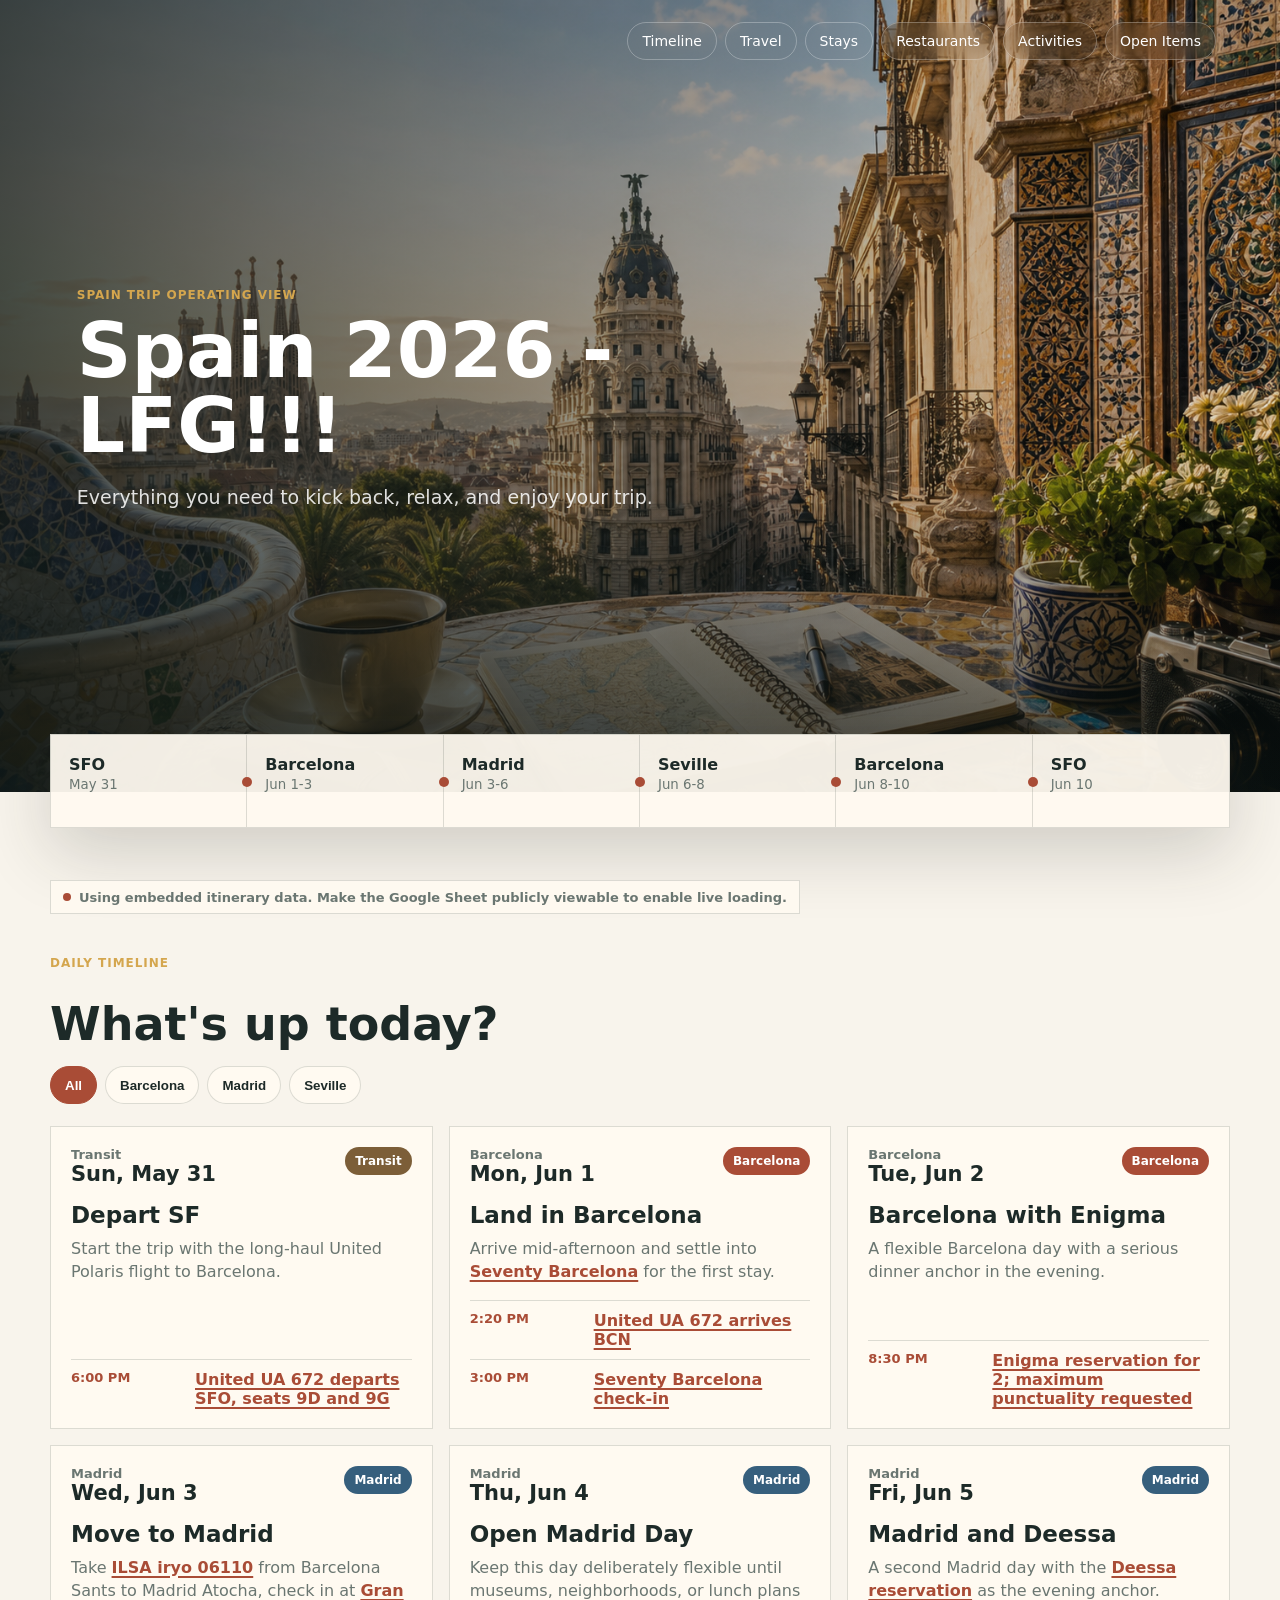
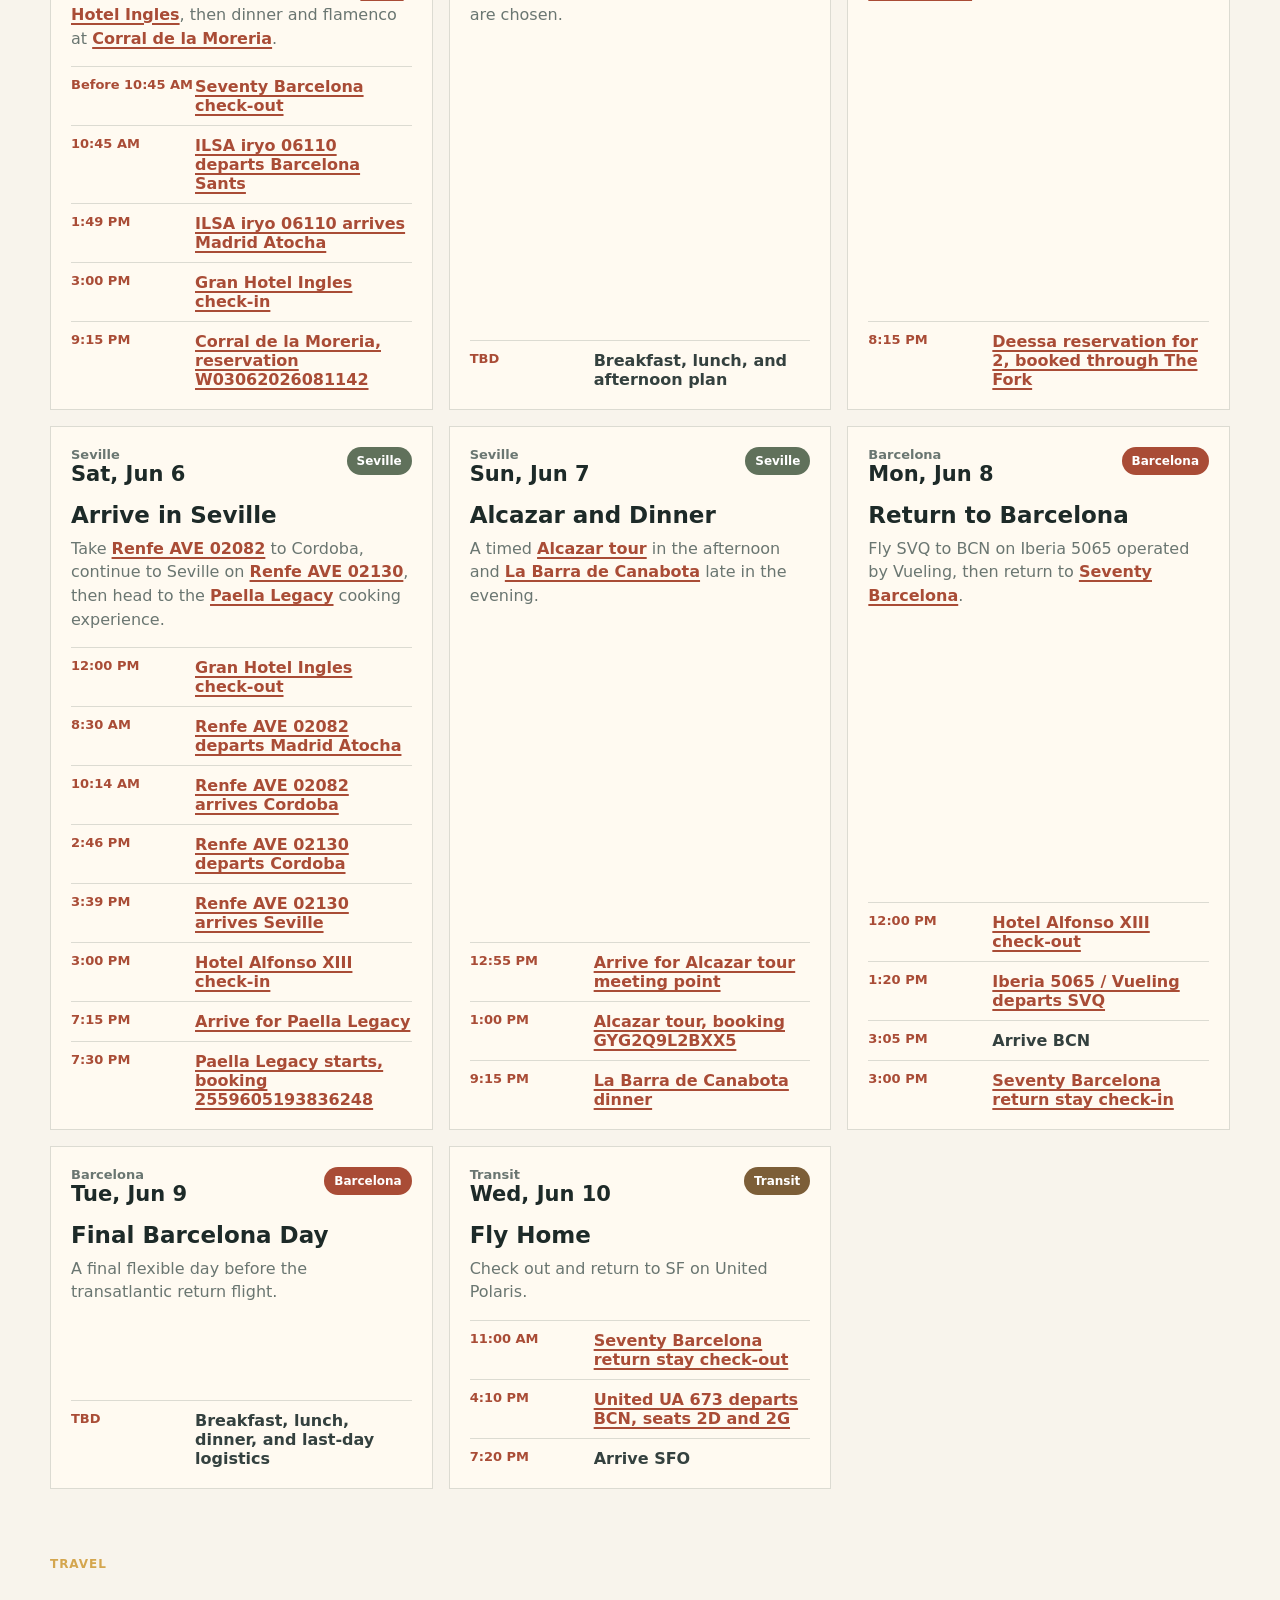
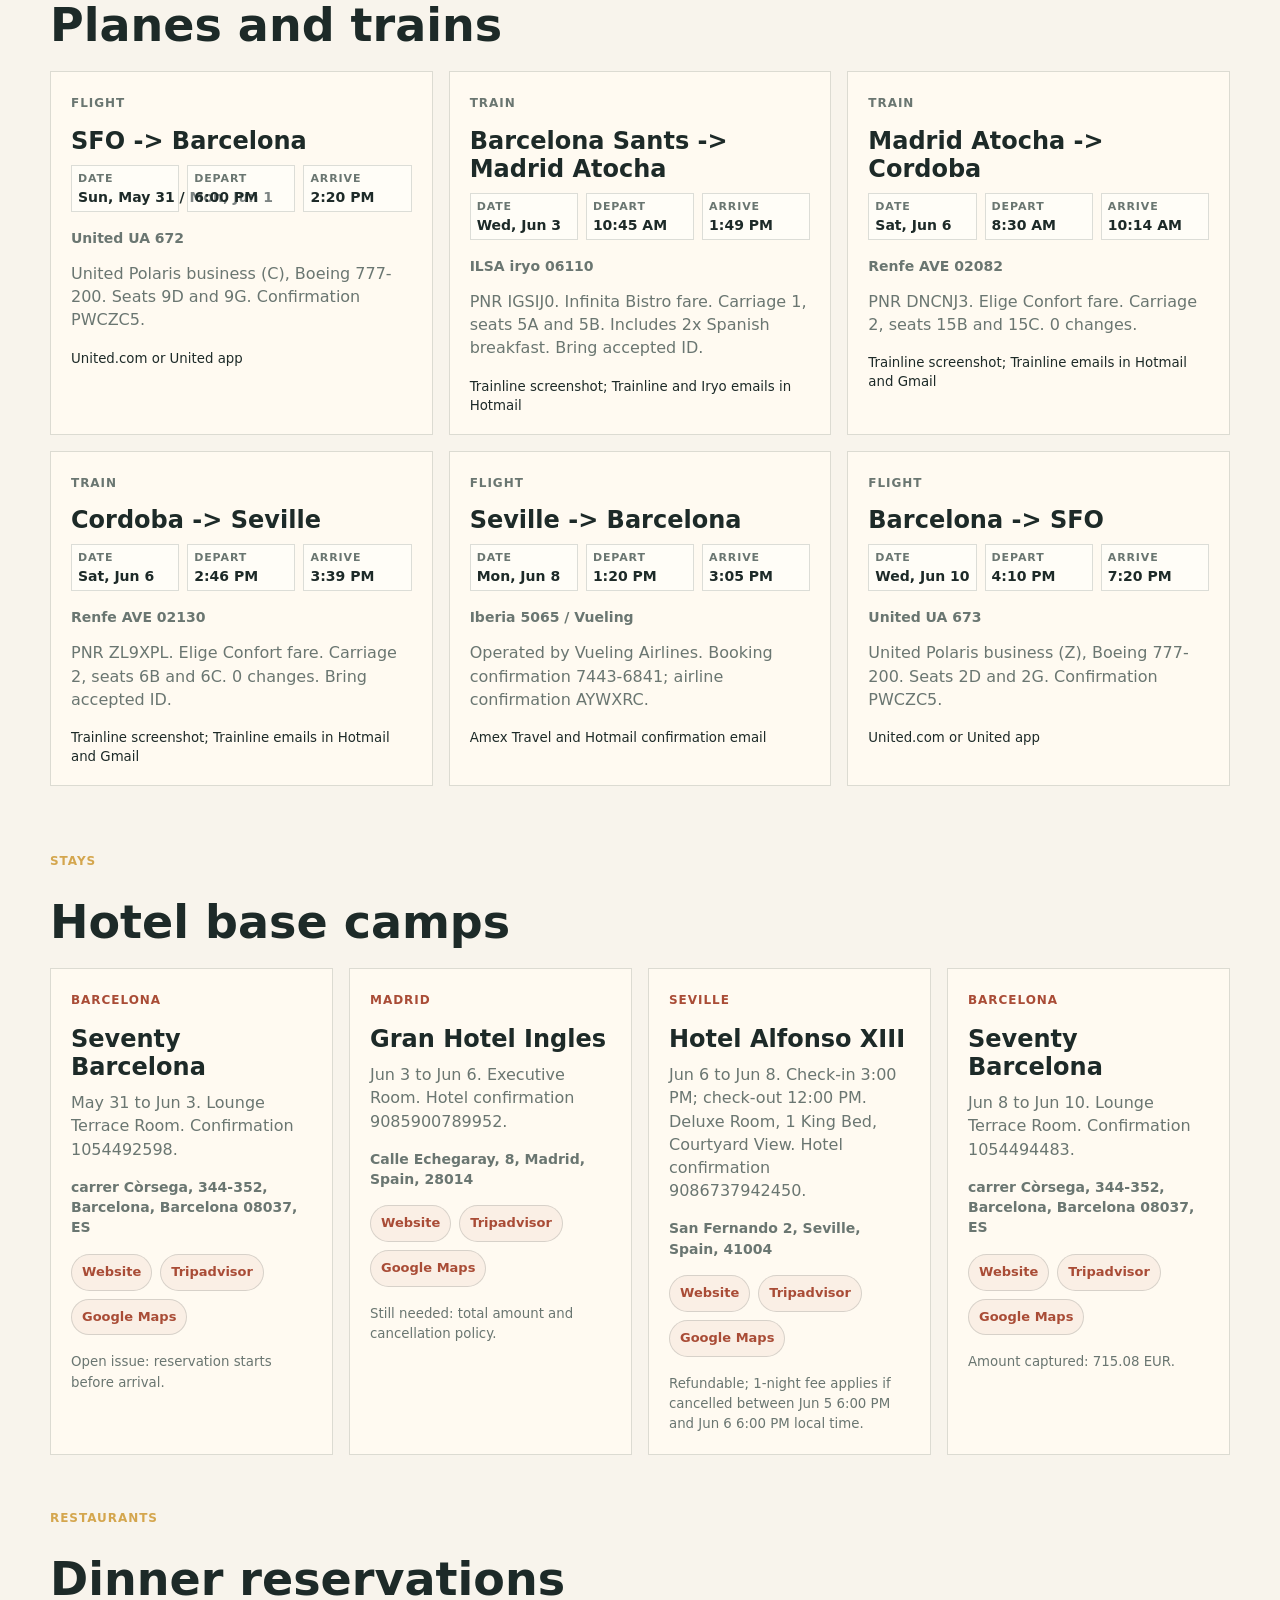
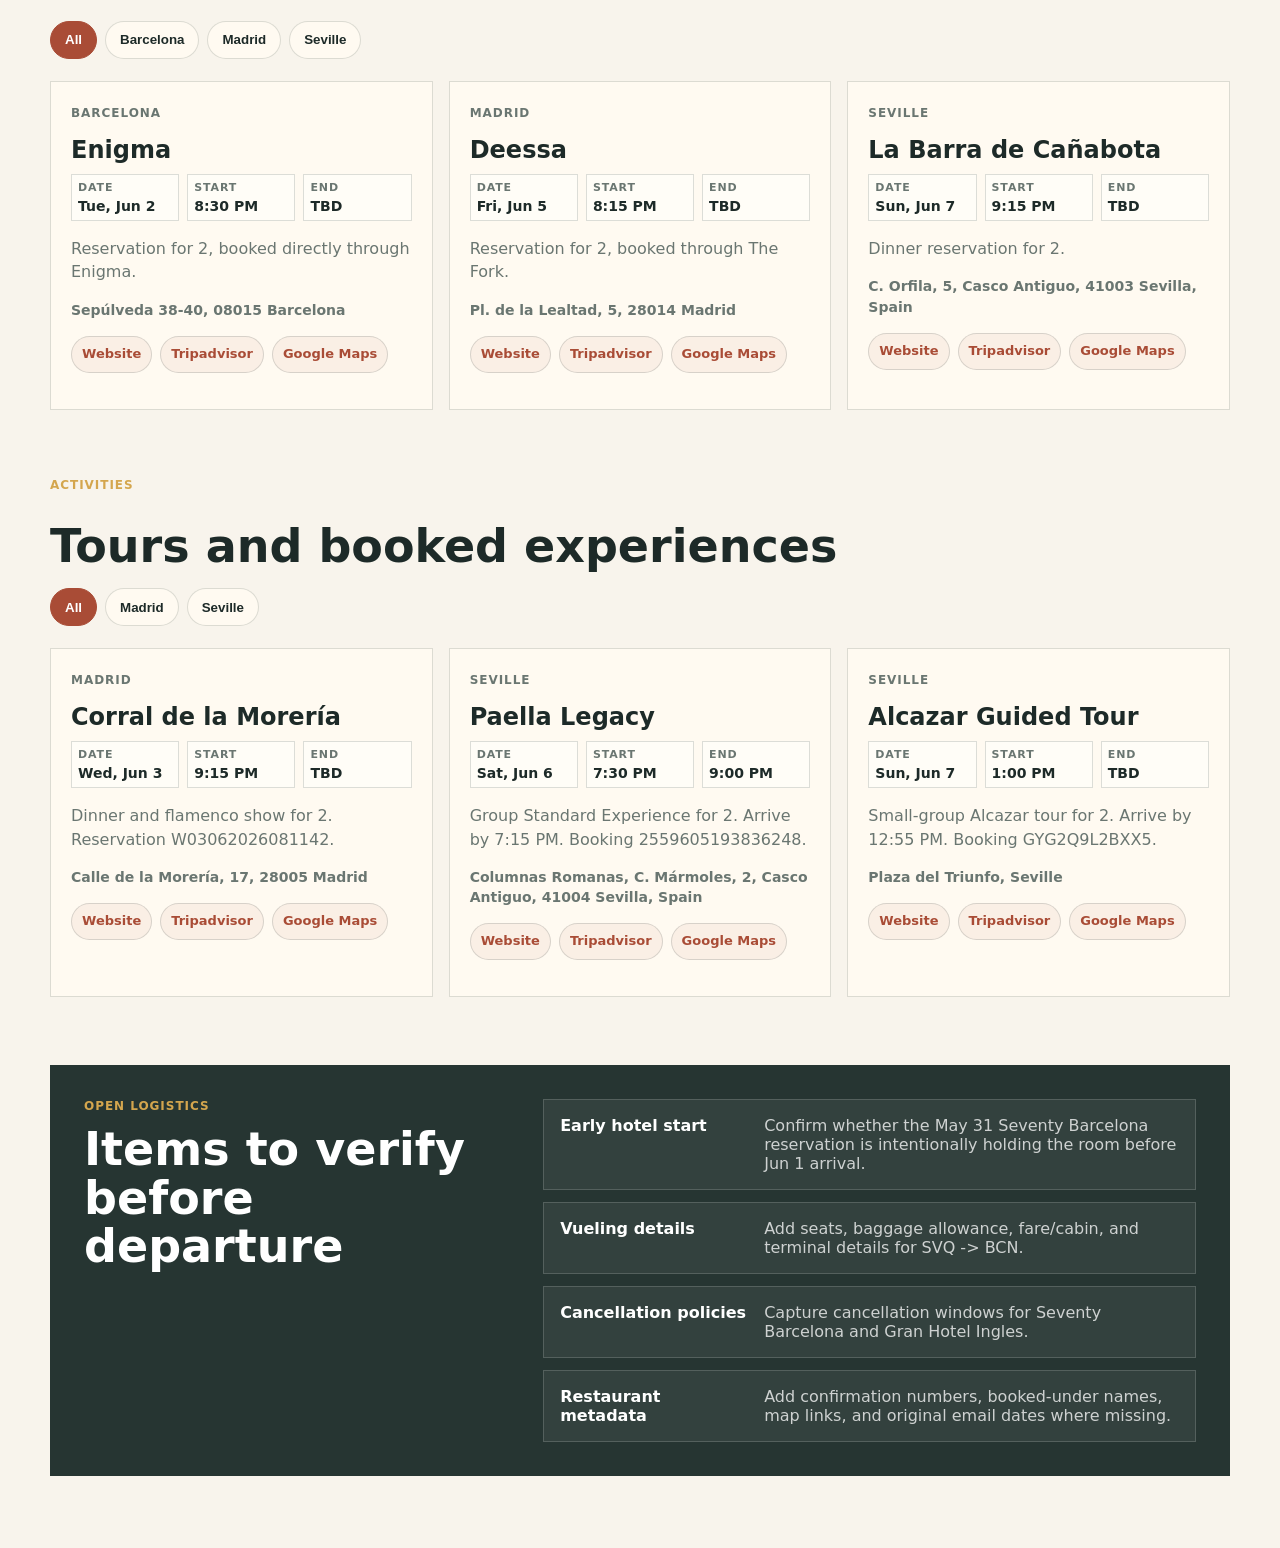
==== ux-versions/web-app/index.html @ 919bf1dd "misc update misc update" ====
<!doctype html>
<html lang="en">
<head>
  <meta charset="utf-8">
  <meta name="viewport" content="width=device-width, initial-scale=1">
  <title>Spain Trip 2026</title>
  <link rel="stylesheet" href="styles.css?v=5">
</head>
<body>
  <header class="hero">
    <img src="assets/spain-hero.png" alt="Editorial travel scene evoking Barcelona, Madrid, and Seville">
    <div class="heroOverlay"></div>
    <nav>
      <a href="#timeline">Timeline</a>
      <a href="#travel">Travel</a>
      <a href="#stays">Stays</a>
      <a href="#restaurants">Restaurants</a>
      <a href="#activities">Activities</a>
      <a href="#open">Open Items</a>
    </nav>
    <section class="heroContent">
      <p class="eyebrow">Spain Trip Operating View</p>
      <h1>Spain 2026 - LFG!!!</h1>
      <p>Everything you need to kick back, relax, and enjoy your trip.</p>
    </section>
  </header>

  <main>
    <section class="tripBar" aria-label="Trip route">
      <div>
        <span>SFO</span>
        <small>May 31</small>
      </div>
      <div>
        <span>Barcelona</span>
        <small>Jun 1-3</small>
      </div>
      <div>
        <span>Madrid</span>
        <small>Jun 3-6</small>
      </div>
      <div>
        <span>Seville</span>
        <small>Jun 6-8</small>
      </div>
      <div>
        <span>Barcelona</span>
        <small>Jun 8-10</small>
      </div>
      <div>
        <span>SFO</span>
        <small>Jun 10</small>
      </div>
    </section>

    <p class="dataStatus" data-state="loading" role="status">Loading live itinerary from Google Sheets...</p>

    <section class="sectionHeader" id="timeline">
      <p class="eyebrow">Daily Timeline</p>
      <h2>What's up today?</h2>
      <div class="filters" data-filter-group="timeline" aria-label="Filter timeline by city">
        <button class="active" type="button" data-city="All">All</button>
        <button type="button" data-city="Barcelona">Barcelona</button>
        <button type="button" data-city="Madrid">Madrid</button>
        <button type="button" data-city="Seville">Seville</button>
      </div>
    </section>

    <section class="timeline" aria-live="polite"></section>

    <section class="sectionHeader" id="travel">
      <p class="eyebrow">Travel</p>
      <h2>Planes and trains</h2>
    </section>

    <section class="linkGrid transportGrid" aria-live="polite"></section>

    <section class="sectionHeader" id="stays">
      <p class="eyebrow">Stays</p>
      <h2>Hotel base camps</h2>
    </section>

    <section class="stayGrid">
    </section>

    <section class="sectionHeader" id="restaurants">
      <p class="eyebrow">Restaurants</p>
      <h2>Dinner reservations</h2>
      <div class="filters" data-filter-group="restaurants" aria-label="Filter restaurants by city">
        <button class="active" type="button" data-city="All">All</button>
        <button type="button" data-city="Barcelona">Barcelona</button>
        <button type="button" data-city="Madrid">Madrid</button>
        <button type="button" data-city="Seville">Seville</button>
      </div>
    </section>

    <section class="linkGrid restaurantGrid" aria-live="polite"></section>

    <section class="sectionHeader" id="activities">
      <p class="eyebrow">Activities</p>
      <h2>Tours and booked experiences</h2>
      <div class="filters" data-filter-group="activities" aria-label="Filter activities by city">
        <button class="active" type="button" data-city="All">All</button>
        <button type="button" data-city="Madrid">Madrid</button>
        <button type="button" data-city="Seville">Seville</button>
      </div>
    </section>

    <section class="linkGrid activityGrid" aria-live="polite"></section>

    <section class="dashboard" id="open">
      <div class="sectionHeader compact">
        <p class="eyebrow">Open Logistics</p>
        <h2>Items to verify before departure</h2>
      </div>
      <div class="issueList">
        <article><strong>Early hotel start</strong><span>Confirm whether the May 31 Seventy Barcelona reservation is intentionally holding the room before Jun 1 arrival.</span></article>
        <article><strong>Vueling details</strong><span>Add seats, baggage allowance, fare/cabin, and terminal details for SVQ -> BCN.</span></article>
        <article><strong>Cancellation policies</strong><span>Capture cancellation windows for Seventy Barcelona and Gran Hotel Ingles.</span></article>
        <article><strong>Restaurant metadata</strong><span>Add confirmation numbers, booked-under names, map links, and original email dates where missing.</span></article>
      </div>
    </section>
  </main>

  <script src="app.js?v=8"></script>
</body>
</html>
---- ux-versions/web-app/styles.css ----
:root {
  --ink: #1d2a28;
  --muted: #6a7671;
  --paper: #f8f4ec;
  --panel: #fffaf1;
  --line: rgba(41, 55, 51, 0.16);
  --terracotta: #a94c36;
  --olive: #60715b;
  --blue: #365f7d;
  --gold: #d4a64e;
}

* {
  box-sizing: border-box;
}

html {
  scroll-behavior: smooth;
}

body {
  margin: 0;
  color: var(--ink);
  background: var(--paper);
  font-family: Inter, ui-sans-serif, system-ui, -apple-system, BlinkMacSystemFont, "Segoe UI", sans-serif;
}

.hero {
  position: relative;
  min-height: 88vh;
  overflow: hidden;
  color: white;
}

.hero img {
  position: absolute;
  inset: 0;
  width: 100%;
  height: 100%;
  object-fit: cover;
}

.heroOverlay {
  position: absolute;
  inset: 0;
  background:
    linear-gradient(90deg, rgba(15, 24, 23, 0.78) 0%, rgba(15, 24, 23, 0.45) 44%, rgba(15, 24, 23, 0.08) 100%),
    linear-gradient(0deg, rgba(15, 24, 23, 0.65) 0%, rgba(15, 24, 23, 0) 38%);
}

nav {
  position: relative;
  z-index: 2;
  display: flex;
  justify-content: flex-end;
  gap: 8px;
  padding: 22px clamp(20px, 5vw, 72px);
}

nav a {
  min-height: 38px;
  padding: 10px 14px;
  border: 1px solid rgba(255, 255, 255, 0.28);
  border-radius: 999px;
  color: white;
  font-size: 14px;
  text-decoration: none;
  backdrop-filter: blur(12px);
}

a {
  color: inherit;
}

.heroContent {
  position: relative;
  z-index: 2;
  display: flex;
  flex-direction: column;
  justify-content: center;
  width: min(820px, calc(100% - 40px));
  min-height: calc(88vh - 82px);
  margin-left: clamp(20px, 6vw, 86px);
  padding: 42px 0 96px;
}

.eyebrow {
  margin: 0 0 12px;
  color: var(--gold);
  font-size: 12px;
  font-weight: 800;
  letter-spacing: 0.08em;
  text-transform: uppercase;
}

h1, h2, h3, p {
  margin-top: 0;
}

h1 {
  max-width: 760px;
  margin-bottom: 20px;
  font-size: 76px;
  line-height: 0.98;
  letter-spacing: 0;
}

.heroContent > p:not(.eyebrow) {
  max-width: 630px;
  color: rgba(255, 255, 255, 0.86);
  font-size: 19px;
  line-height: 1.55;
}

.heroStats {
  display: flex;
  flex-wrap: wrap;
  gap: 12px;
  margin-top: 28px;
}

.heroStats div {
  min-width: 136px;
  padding: 16px 18px;
  border: 1px solid rgba(255, 255, 255, 0.22);
  background: rgba(255, 255, 255, 0.11);
  backdrop-filter: blur(14px);
}

.heroStats strong {
  display: block;
  font-size: 30px;
}

.heroStats span {
  color: rgba(255, 255, 255, 0.78);
  font-size: 13px;
}

main {
  width: min(1180px, calc(100% - 32px));
  margin: -58px auto 72px;
  position: relative;
  z-index: 3;
}

.tripBar {
  display: grid;
  grid-template-columns: repeat(6, 1fr);
  margin-bottom: 58px;
  border: 1px solid var(--line);
  background: rgba(255, 250, 241, 0.94);
  box-shadow: 0 22px 70px rgba(42, 40, 34, 0.2);
}

.tripBar div {
  position: relative;
  min-height: 92px;
  padding: 20px 18px;
  border-right: 1px solid var(--line);
}

.tripBar div:last-child {
  border-right: 0;
}

.tripBar div::after {
  content: "";
  position: absolute;
  right: -6px;
  top: 42px;
  z-index: 2;
  width: 10px;
  height: 10px;
  border-radius: 50%;
  background: var(--terracotta);
}

.tripBar div:last-child::after {
  display: none;
}

.tripBar span {
  display: block;
  font-weight: 800;
}

.tripBar small {
  color: var(--muted);
}

.dataStatus {
  display: inline-flex;
  align-items: center;
  min-height: 34px;
  margin: -36px 0 42px;
  padding: 8px 12px;
  border: 1px solid var(--line);
  background: rgba(255, 250, 241, 0.92);
  color: var(--muted);
  font-size: 13px;
  font-weight: 800;
}

.dataStatus::before {
  content: "";
  width: 8px;
  height: 8px;
  margin-right: 8px;
  border-radius: 50%;
  background: var(--gold);
}

.dataStatus[data-state="live"]::before {
  background: var(--olive);
}

.dataStatus[data-state="fallback"]::before {
  background: var(--terracotta);
}

.sectionHeader {
  display: flex;
  flex-direction: column;
  align-items: flex-start;
  gap: 18px;
  margin: 0 0 22px;
}

.sectionHeader h2 {
  margin: 0;
  font-size: 46px;
  line-height: 1.05;
}

.filters {
  display: flex;
  flex-wrap: wrap;
  justify-content: flex-start;
  gap: 8px;
}

.filters button {
  min-height: 38px;
  padding: 9px 14px;
  border: 1px solid var(--line);
  border-radius: 999px;
  color: var(--ink);
  background: #fffaf1;
  cursor: pointer;
  font-weight: 700;
}

.filters button.active {
  color: white;
  border-color: var(--terracotta);
  background: var(--terracotta);
}

.timeline {
  display: grid;
  grid-template-columns: repeat(3, 1fr);
  gap: 16px;
  margin-bottom: 68px;
}

.dayCard {
  display: flex;
  flex-direction: column;
  min-height: 270px;
  padding: 20px;
  border: 1px solid var(--line);
  background: var(--panel);
}

.dayTop {
  display: flex;
  justify-content: space-between;
  gap: 14px;
  margin-bottom: 16px;
}

.dateBlock span {
  display: block;
  color: var(--muted);
  font-size: 13px;
  font-weight: 700;
  white-space: nowrap;
}

.dateBlock strong {
  display: block;
  font-size: 21px;
  white-space: nowrap;
}

.badge {
  align-self: flex-start;
  padding: 7px 10px;
  border-radius: 999px;
  color: white;
  background: var(--blue);
  font-size: 12px;
  font-weight: 800;
}

.badge.Barcelona { background: var(--terracotta); }
.badge.Madrid { background: var(--blue); }
.badge.Seville { background: var(--olive); }
.badge.Transit { background: #7c5e38; }

.dayCard h3 {
  margin-bottom: 8px;
  font-size: 23px;
  line-height: 1.15;
}

.dayCard p {
  color: var(--muted);
  line-height: 1.48;
}

.anchors {
  display: grid;
  gap: 10px;
  margin-top: auto;
}

.anchor {
  display: grid;
  grid-template-columns: 112px 1fr;
  gap: 12px;
  align-items: start;
  padding-top: 10px;
  border-top: 1px solid var(--line);
}

.anchor time {
  color: var(--terracotta);
  font-size: 13px;
  font-weight: 900;
  white-space: nowrap;
}

.anchor span {
  color: #34413f;
  font-weight: 700;
}

.jumpLink {
  color: var(--terracotta);
  font-weight: 900;
  text-decoration-thickness: 2px;
  text-underline-offset: 3px;
}

.stayGrid {
  display: grid;
  grid-template-columns: repeat(4, 1fr);
  gap: 16px;
  margin-bottom: 56px;
}

.stayGrid article,
.linkGrid article {
  min-height: 220px;
  padding: 20px;
  border: 1px solid var(--line);
  background: #fffaf1;
}

.city {
  display: inline-block;
  margin-bottom: 18px;
  color: var(--terracotta);
  font-size: 12px;
  font-weight: 900;
  letter-spacing: 0.08em;
  text-transform: uppercase;
}

.stayGrid h3,
.linkGrid h3 {
  margin-bottom: 10px;
  font-size: 24px;
}

.stayGrid p,
.stayGrid small,
.linkGrid p,
.linkGrid span {
  color: var(--muted);
  line-height: 1.45;
}

.address {
  color: #34413f;
  font-size: 14px;
  font-weight: 800;
}

.links {
  display: flex;
  flex-wrap: wrap;
  gap: 8px;
  margin: 16px 0;
}

.links a {
  display: inline-flex;
  min-height: 34px;
  align-items: center;
  padding: 8px 10px;
  border: 1px solid var(--line);
  border-radius: 999px;
  color: var(--terracotta);
  background: rgba(169, 76, 54, 0.06);
  font-size: 13px;
  font-weight: 800;
  text-decoration: none;
}

.linkGrid {
  display: grid;
  grid-template-columns: repeat(3, 1fr);
  gap: 16px;
  margin-bottom: 68px;
}

.linkGrid article {
  min-height: 285px;
}

.linkGrid span {
  display: inline-block;
  margin-bottom: 14px;
  font-size: 12px;
  font-weight: 900;
  letter-spacing: 0.08em;
  text-transform: uppercase;
}

.timeMeta {
  display: grid;
  grid-template-columns: repeat(3, minmax(0, 1fr));
  gap: 8px;
  margin: 0 0 16px;
  padding: 0;
}

.timeMeta div {
  min-width: 0;
  padding: 6px;
  border: 1px solid var(--line);
  background: rgba(255, 255, 255, 0.42);
}

.timeMeta dt {
  margin-bottom: 4px;
  color: var(--muted);
  font-size: 11px;
  font-weight: 900;
  letter-spacing: 0.08em;
  text-transform: uppercase;
}

.timeMeta dd {
  margin: 0;
  color: var(--ink);
  font-size: 14px;
  font-weight: 900;
  white-space: nowrap;
}

:target {
  scroll-margin-top: 18px;
}

.stayGrid article:target,
.linkGrid article:target {
  border-color: var(--terracotta);
  box-shadow: 0 0 0 3px rgba(169, 76, 54, 0.16);
}

.dashboard {
  display: grid;
  grid-template-columns: 0.8fr 1.2fr;
  gap: 24px;
  padding: 34px;
  background: #263532;
  color: white;
}

.compact {
  display: block;
  margin: 0;
}

.compact h2 {
  color: white;
}

.issueList {
  display: grid;
  gap: 12px;
}

.issueList article {
  display: grid;
  grid-template-columns: 190px 1fr;
  gap: 14px;
  padding: 16px;
  border: 1px solid rgba(255, 255, 255, 0.16);
  background: rgba(255, 255, 255, 0.06);
}

.issueList span {
  color: rgba(255, 255, 255, 0.76);
}

@media (max-width: 980px) {
  .tripBar {
    grid-template-columns: repeat(3, 1fr);
  }

  .timeline, .stayGrid, .linkGrid {
    grid-template-columns: repeat(2, 1fr);
  }

  .dashboard {
    grid-template-columns: 1fr;
  }
}

@media (max-width: 680px) {
  .hero {
    min-height: 82vh;
  }

  nav {
    justify-content: flex-start;
    overflow-x: auto;
    padding: 16px;
  }

  .heroContent {
    width: calc(100% - 32px);
    min-height: calc(82vh - 70px);
    margin-left: 16px;
    padding-bottom: 86px;
  }

  h1 {
    font-size: 44px;
  }

  .sectionHeader h2 {
    font-size: 34px;
  }

  main {
    width: calc(100% - 20px);
  }

  .tripBar,
  .timeline,
  .stayGrid,
  .linkGrid {
    grid-template-columns: 1fr;
  }

  .tripBar div {
    min-height: 74px;
    border-right: 0;
    border-bottom: 1px solid var(--line);
  }

  .tripBar div::after {
    right: auto;
    left: 20px;
    top: auto;
    bottom: -6px;
  }

  .anchor {
    grid-template-columns: 112px 1fr;
  }

  .timeMeta {
    grid-template-columns: repeat(3, minmax(78px, 1fr));
  }

  .issueList article {
    grid-template-columns: 1fr;
  }
}
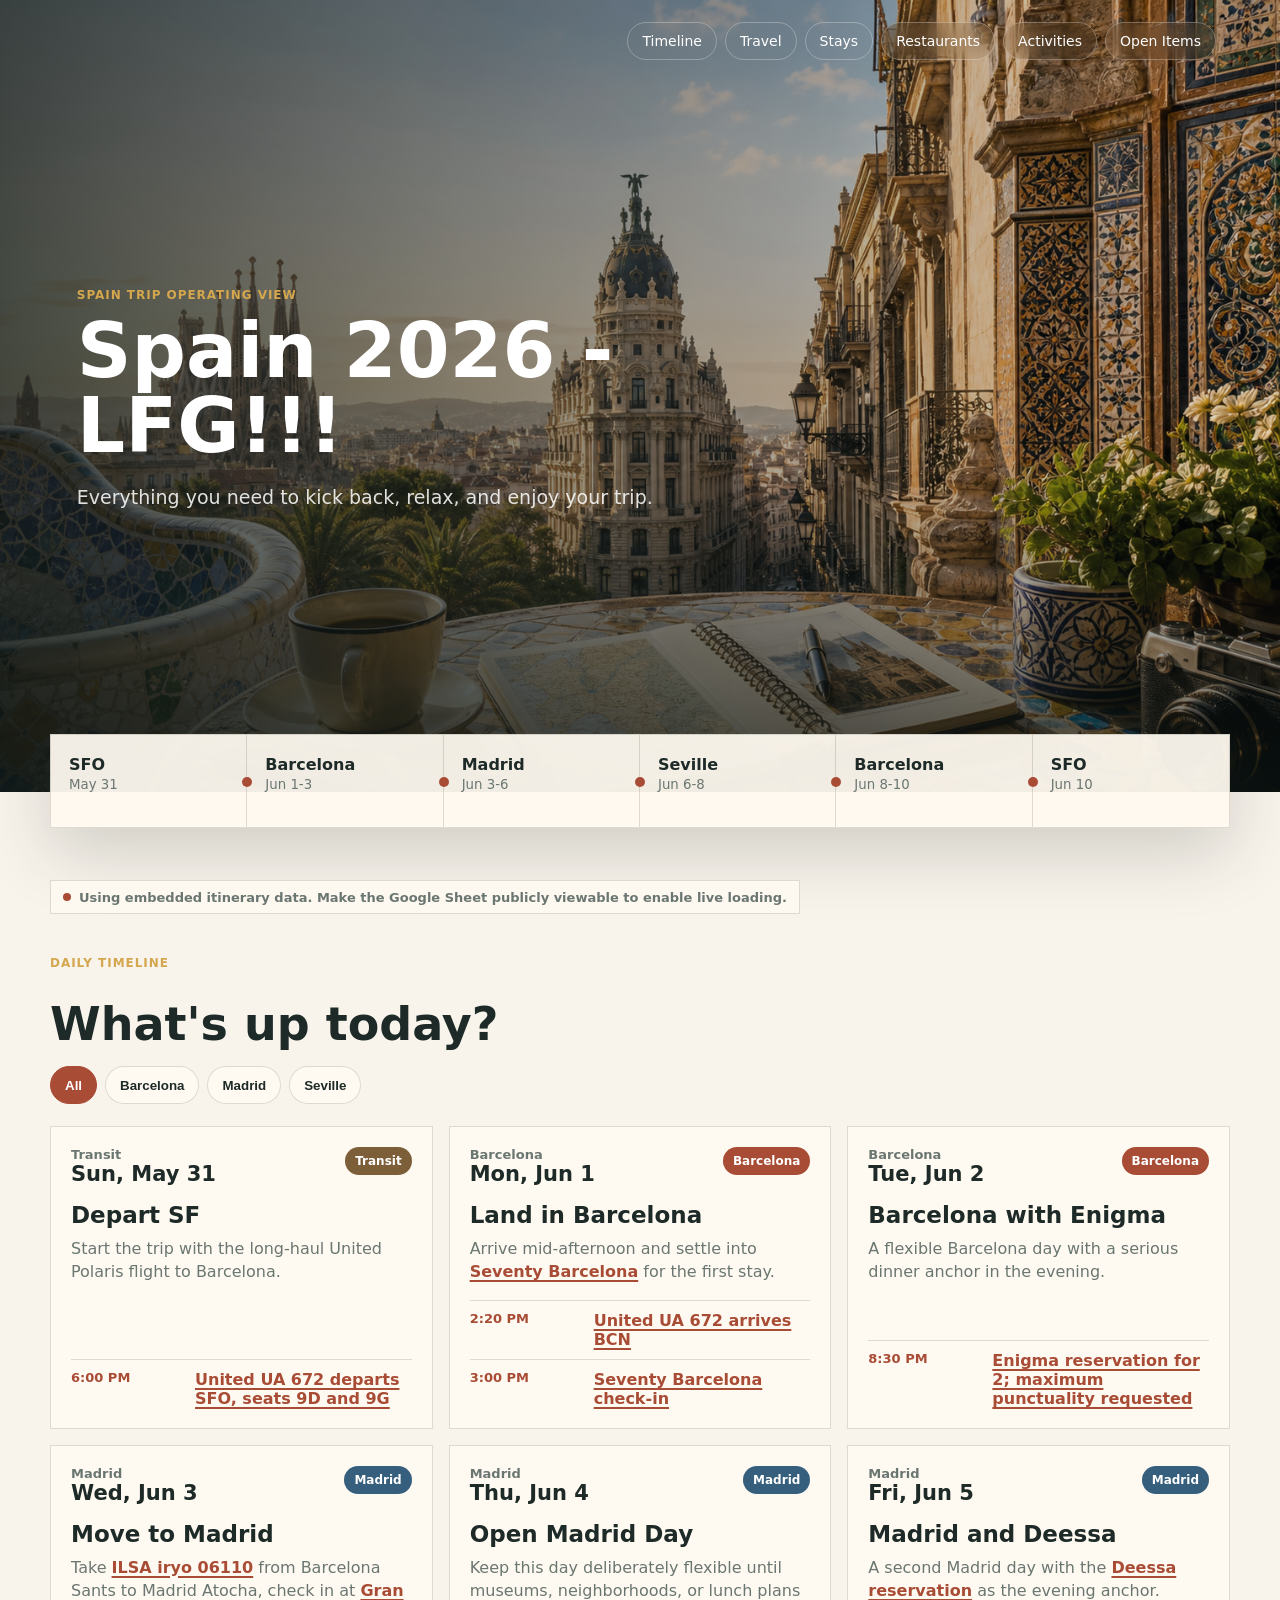
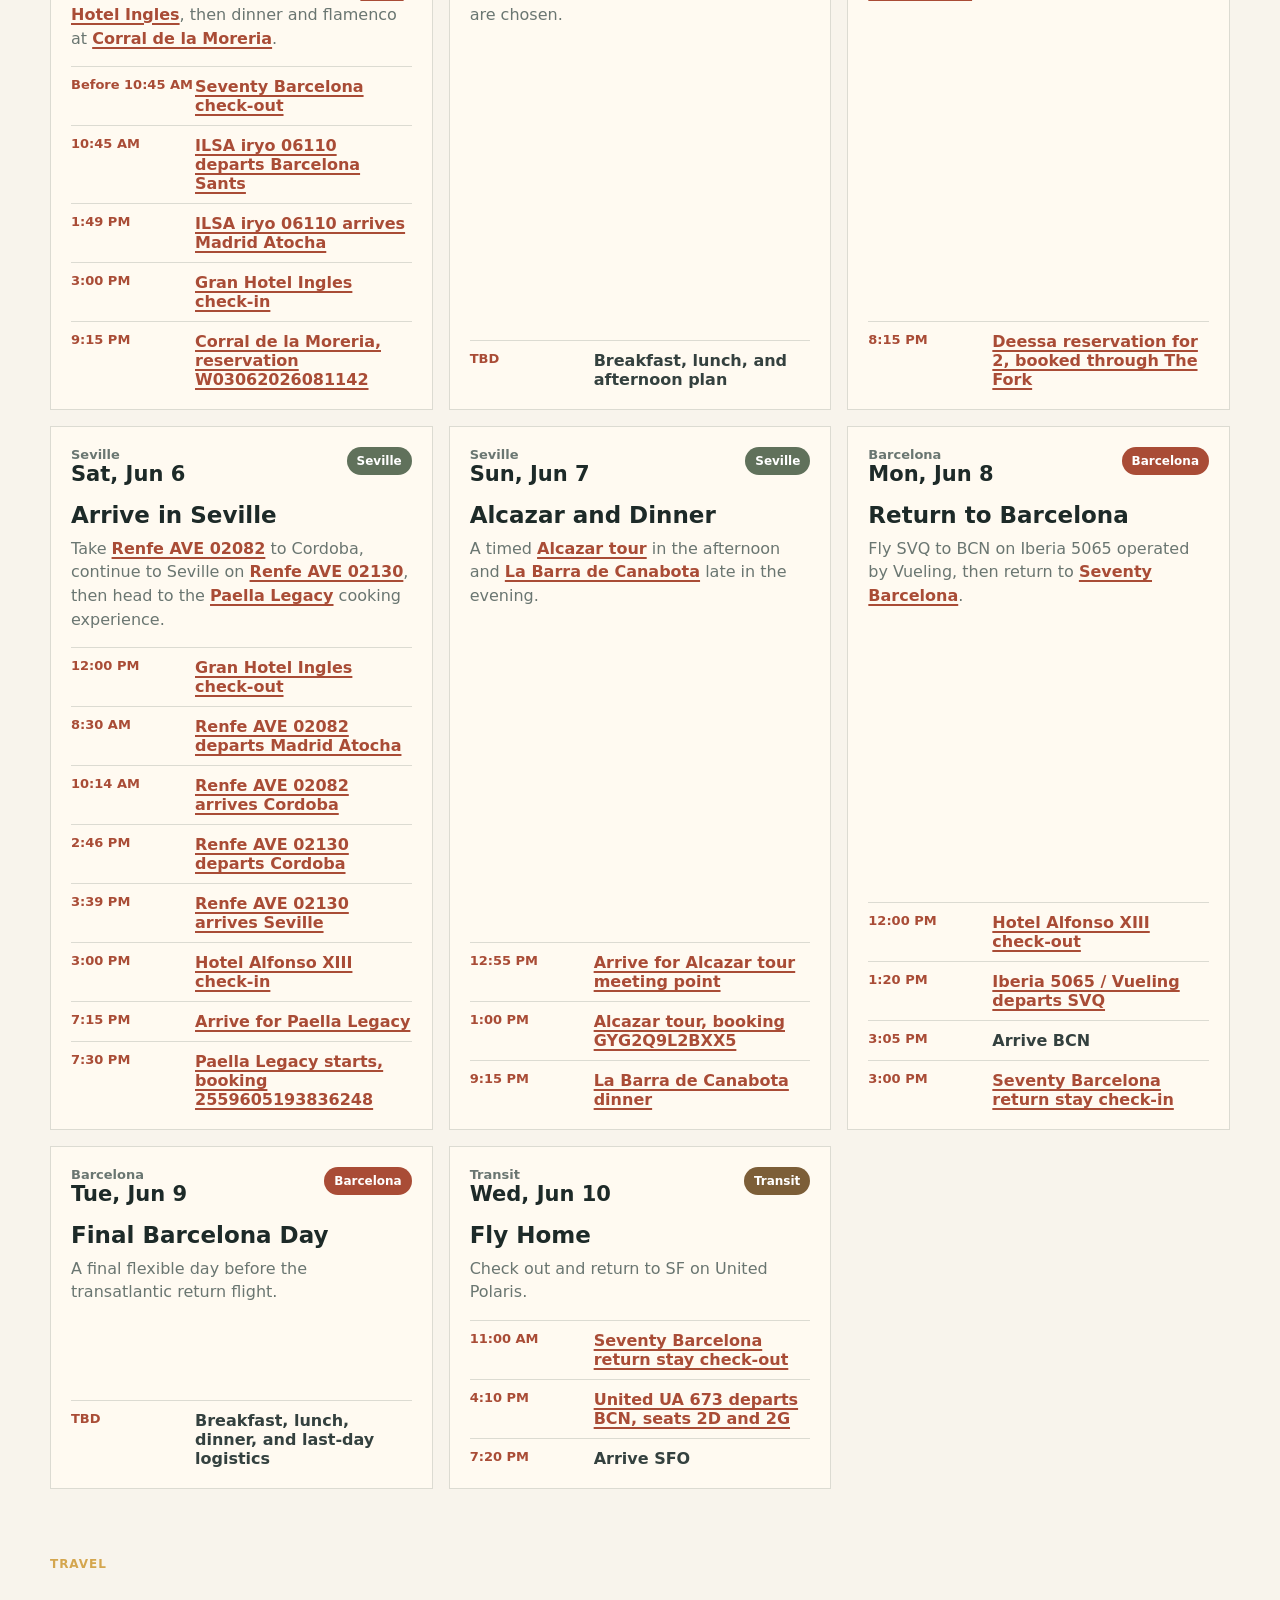
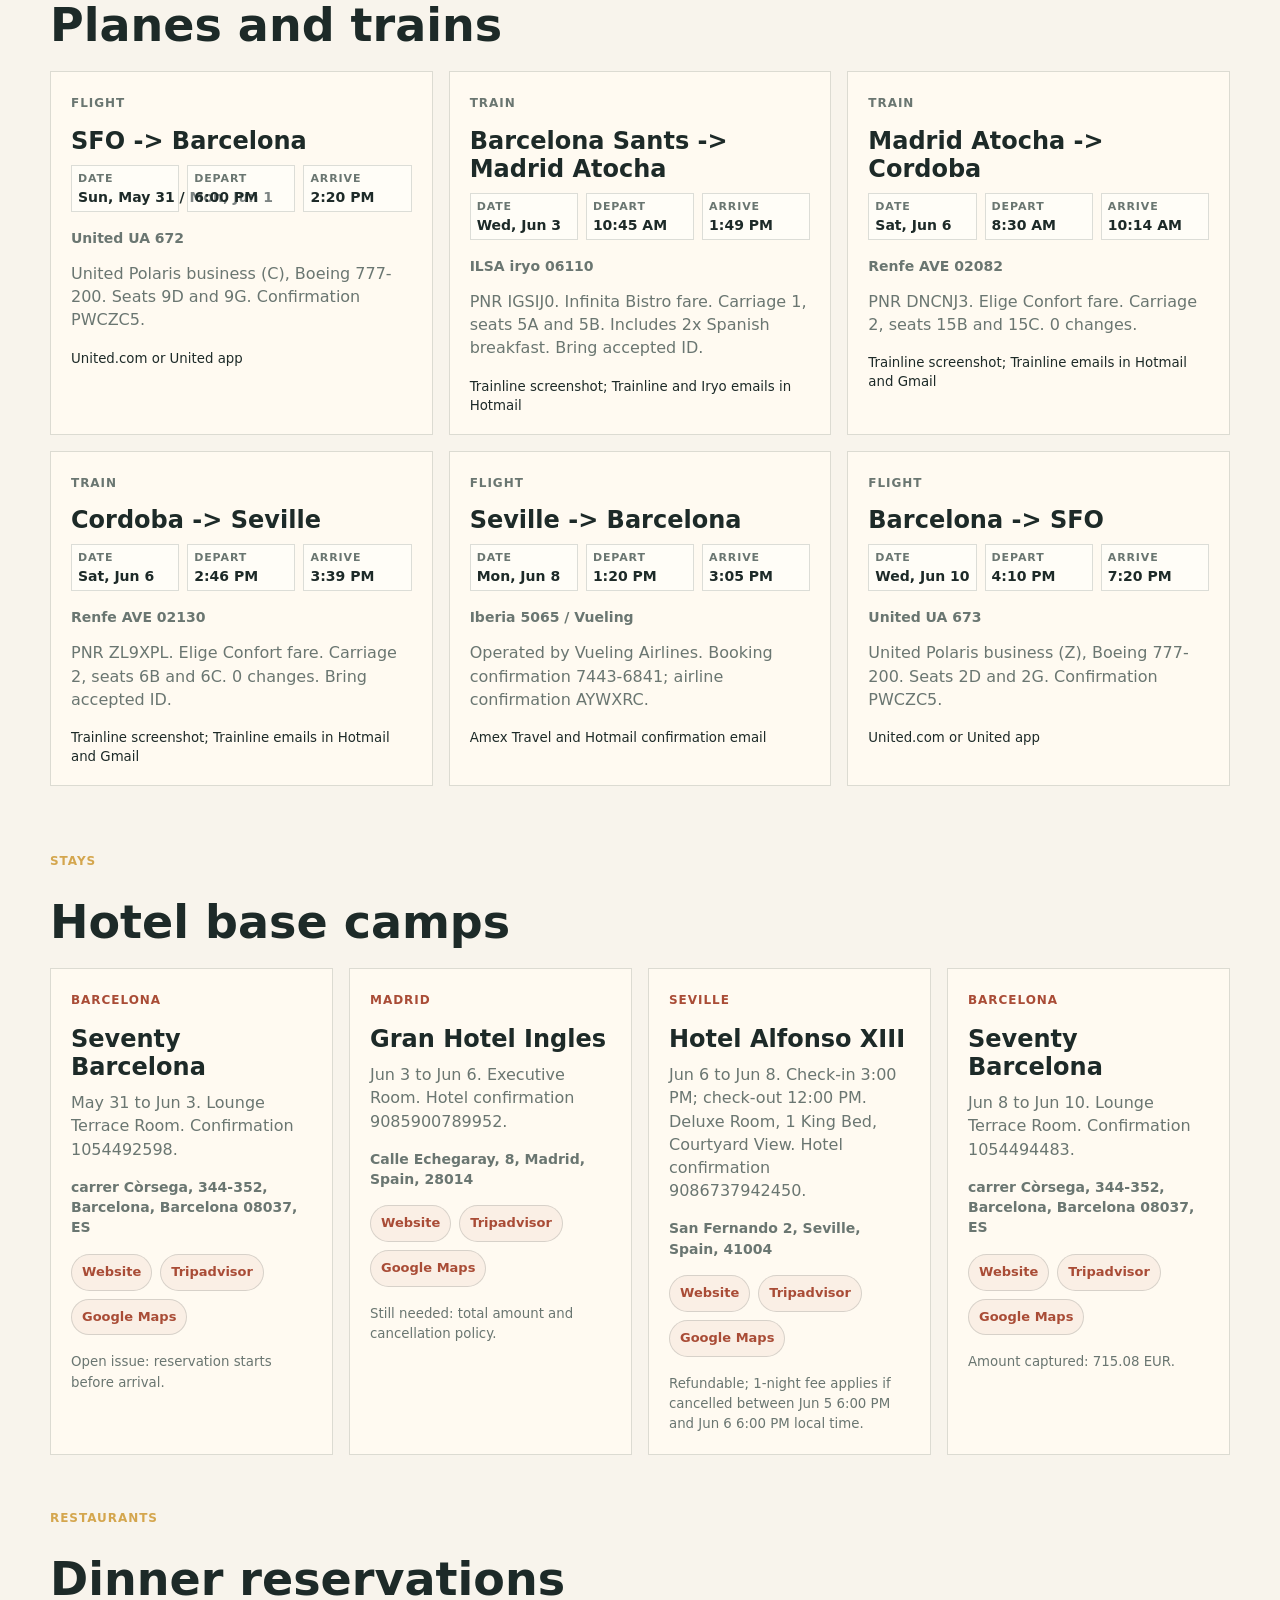
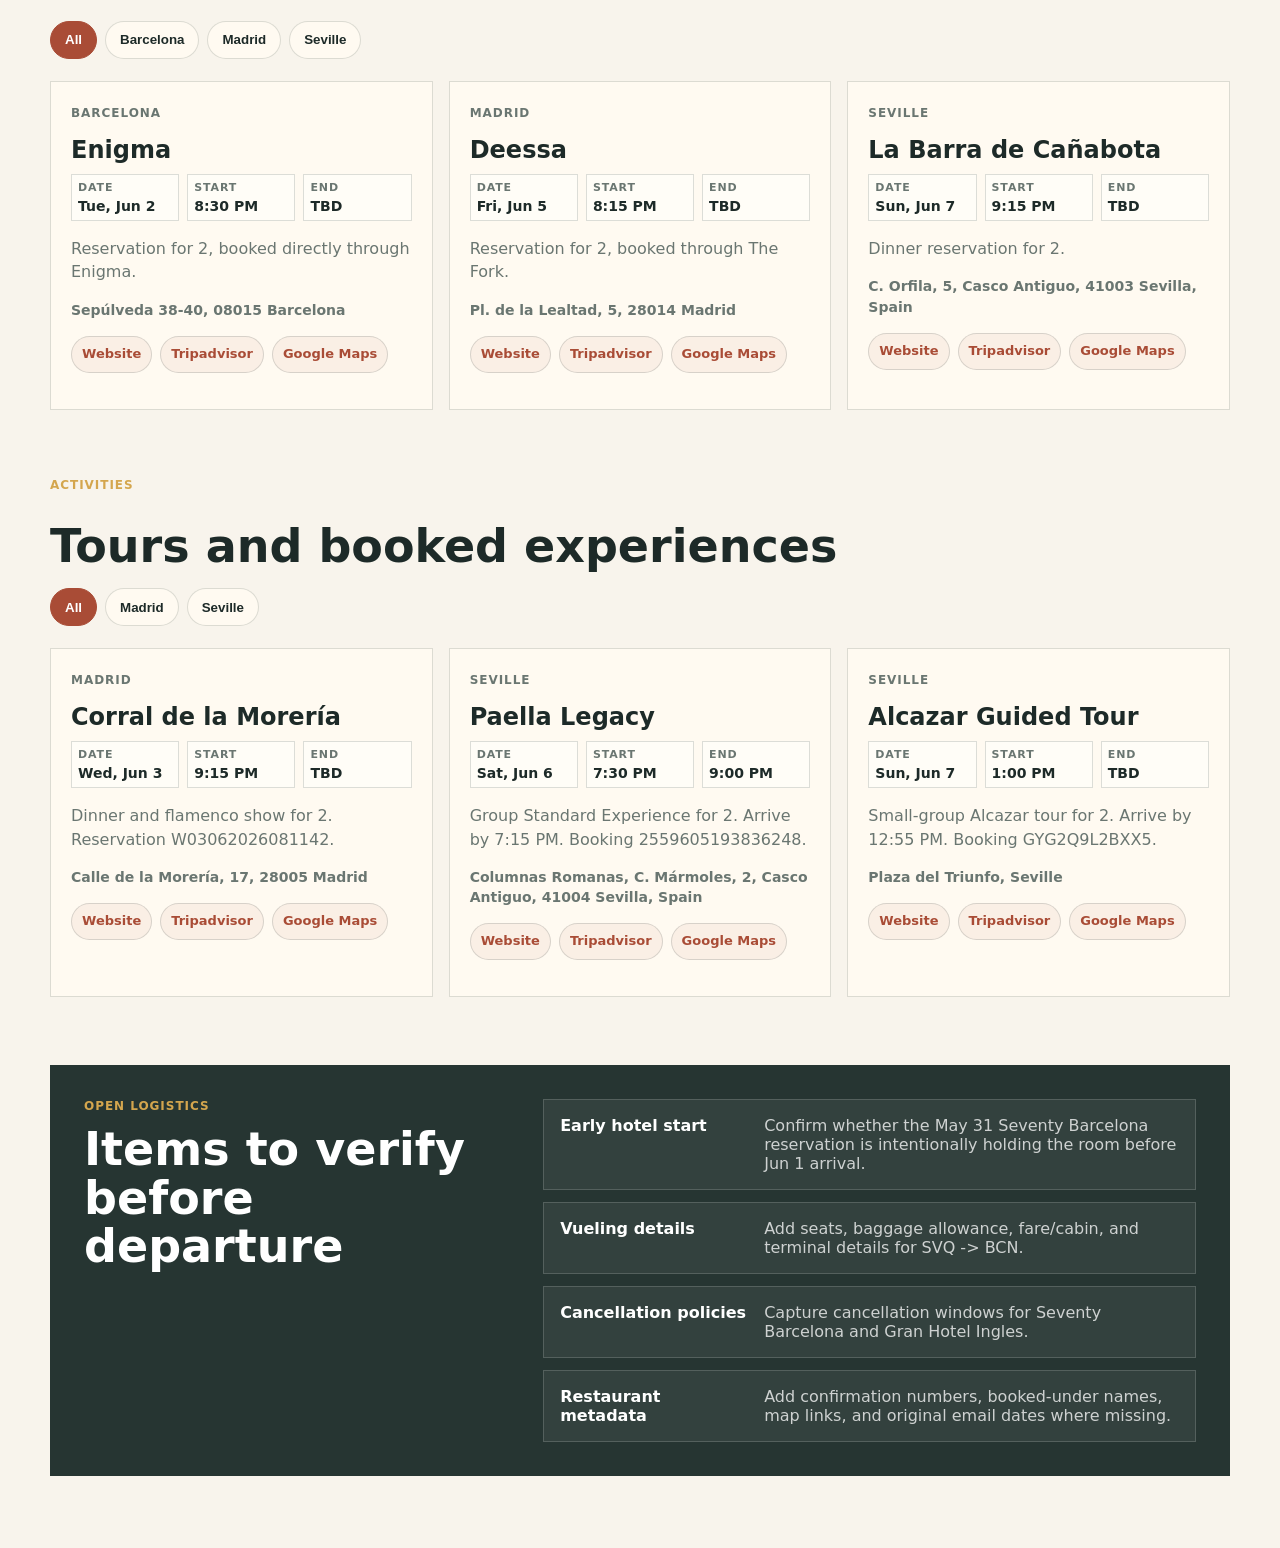
==== commit 325f7e05: "fixes fixes" ====
--- a/ux-versions/web-app/index.html
+++ b/ux-versions/web-app/index.html
@@ -122,6 +122,6 @@
     </section>
   </main>
 
-  <script src="app.js?v=8"></script>
+  <script src="app.js?v=11"></script>
 </body>
 </html>
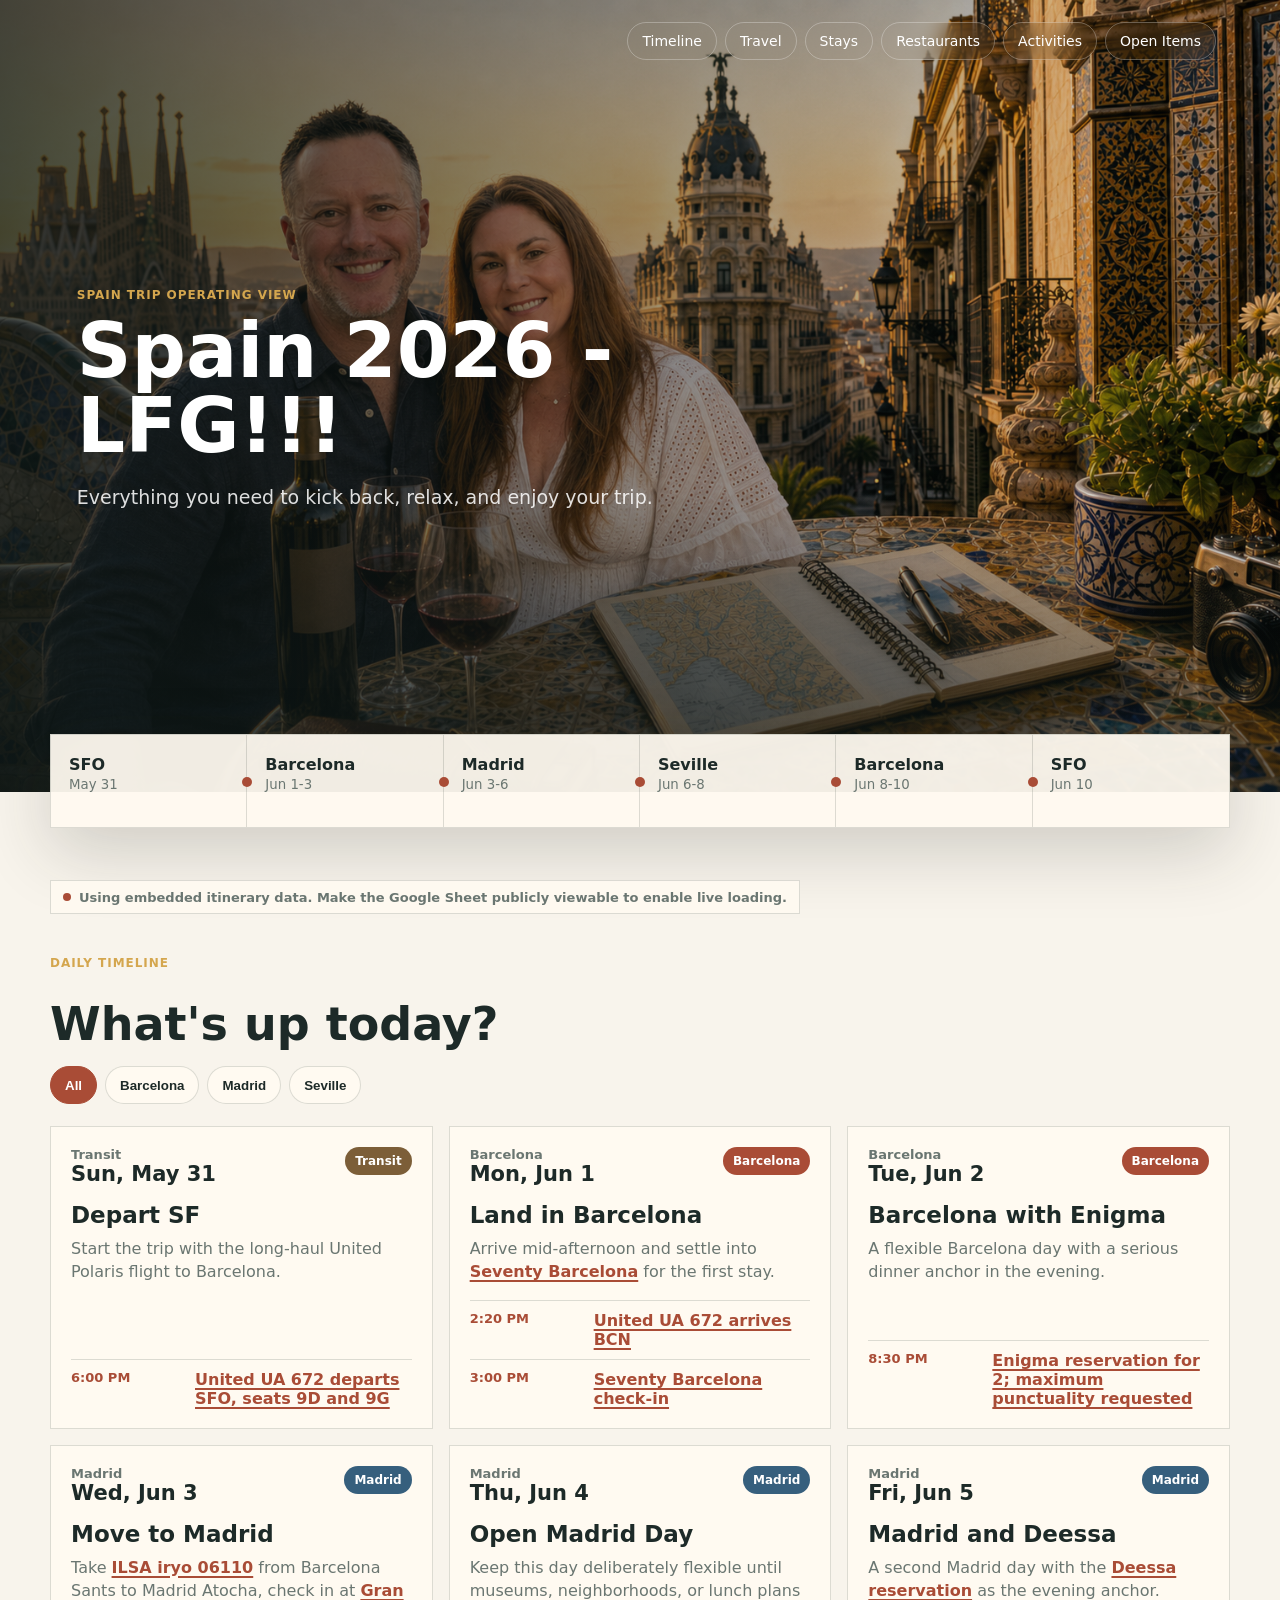
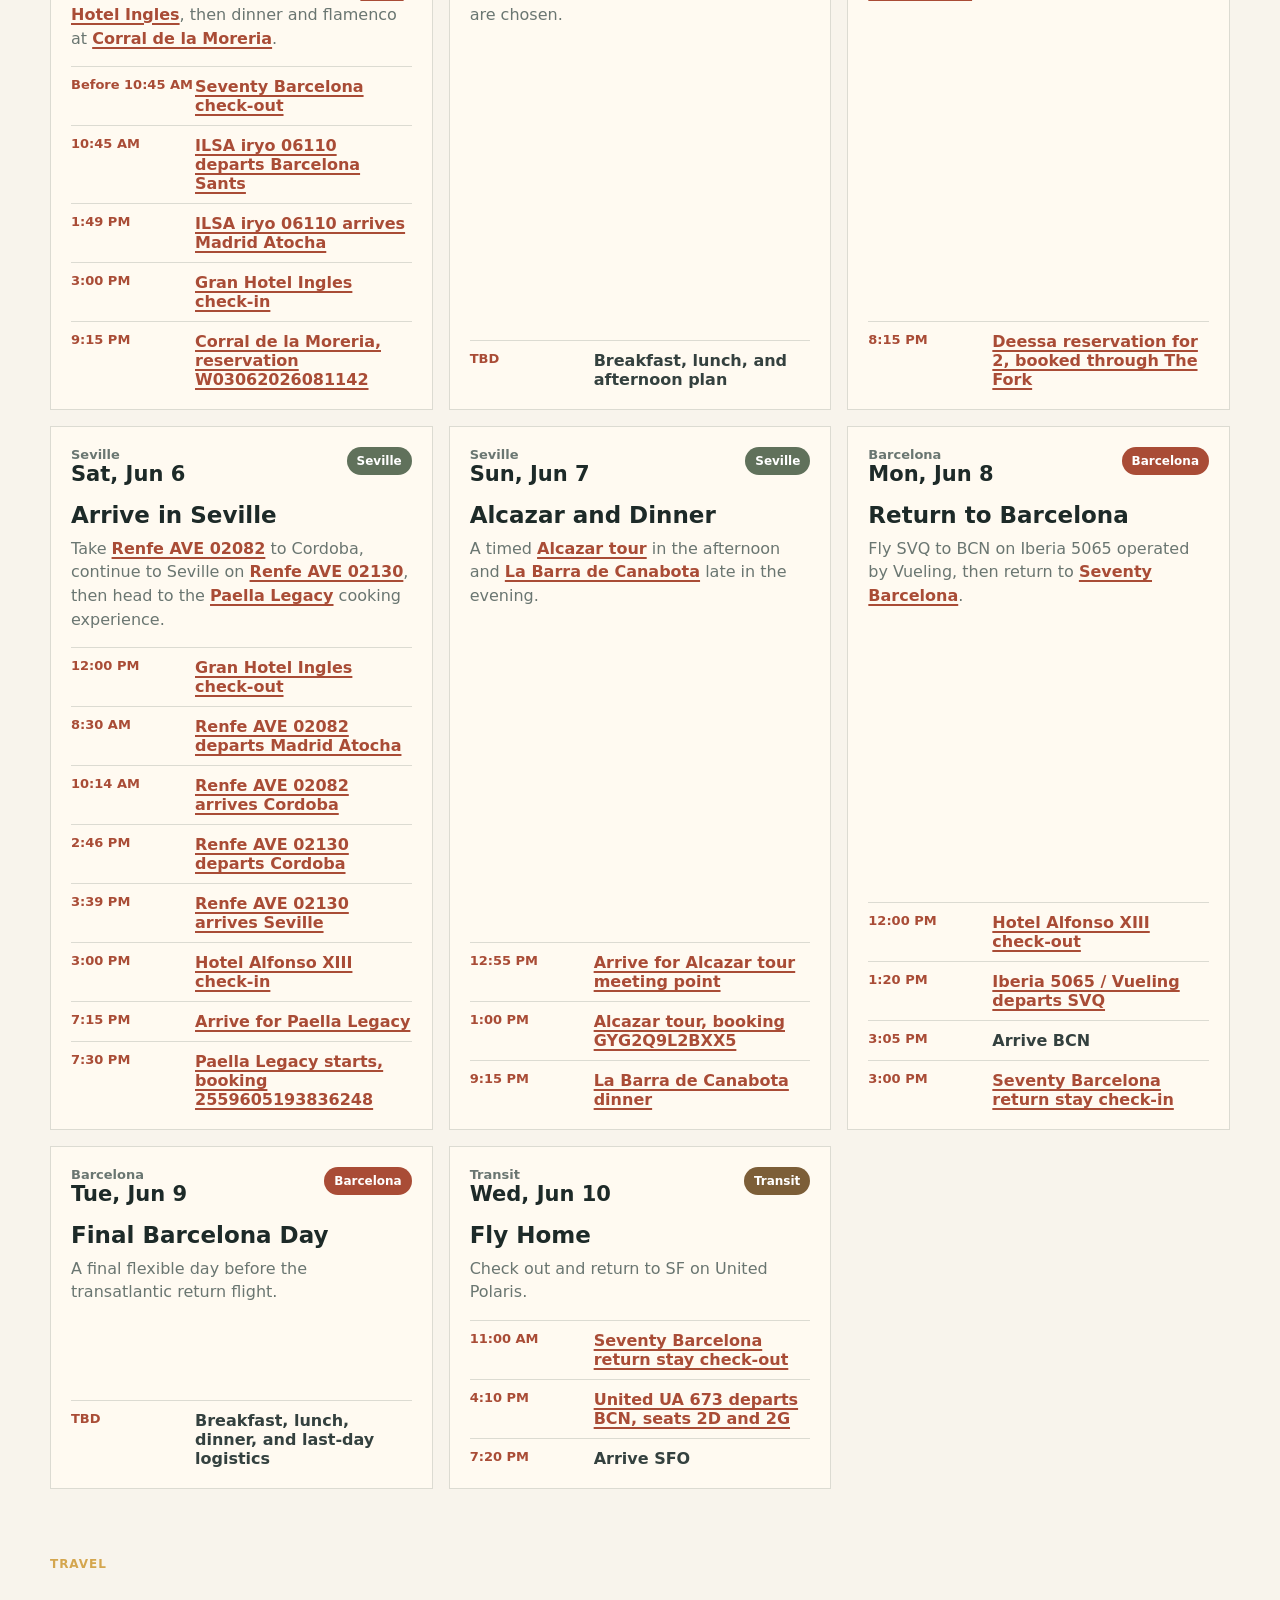
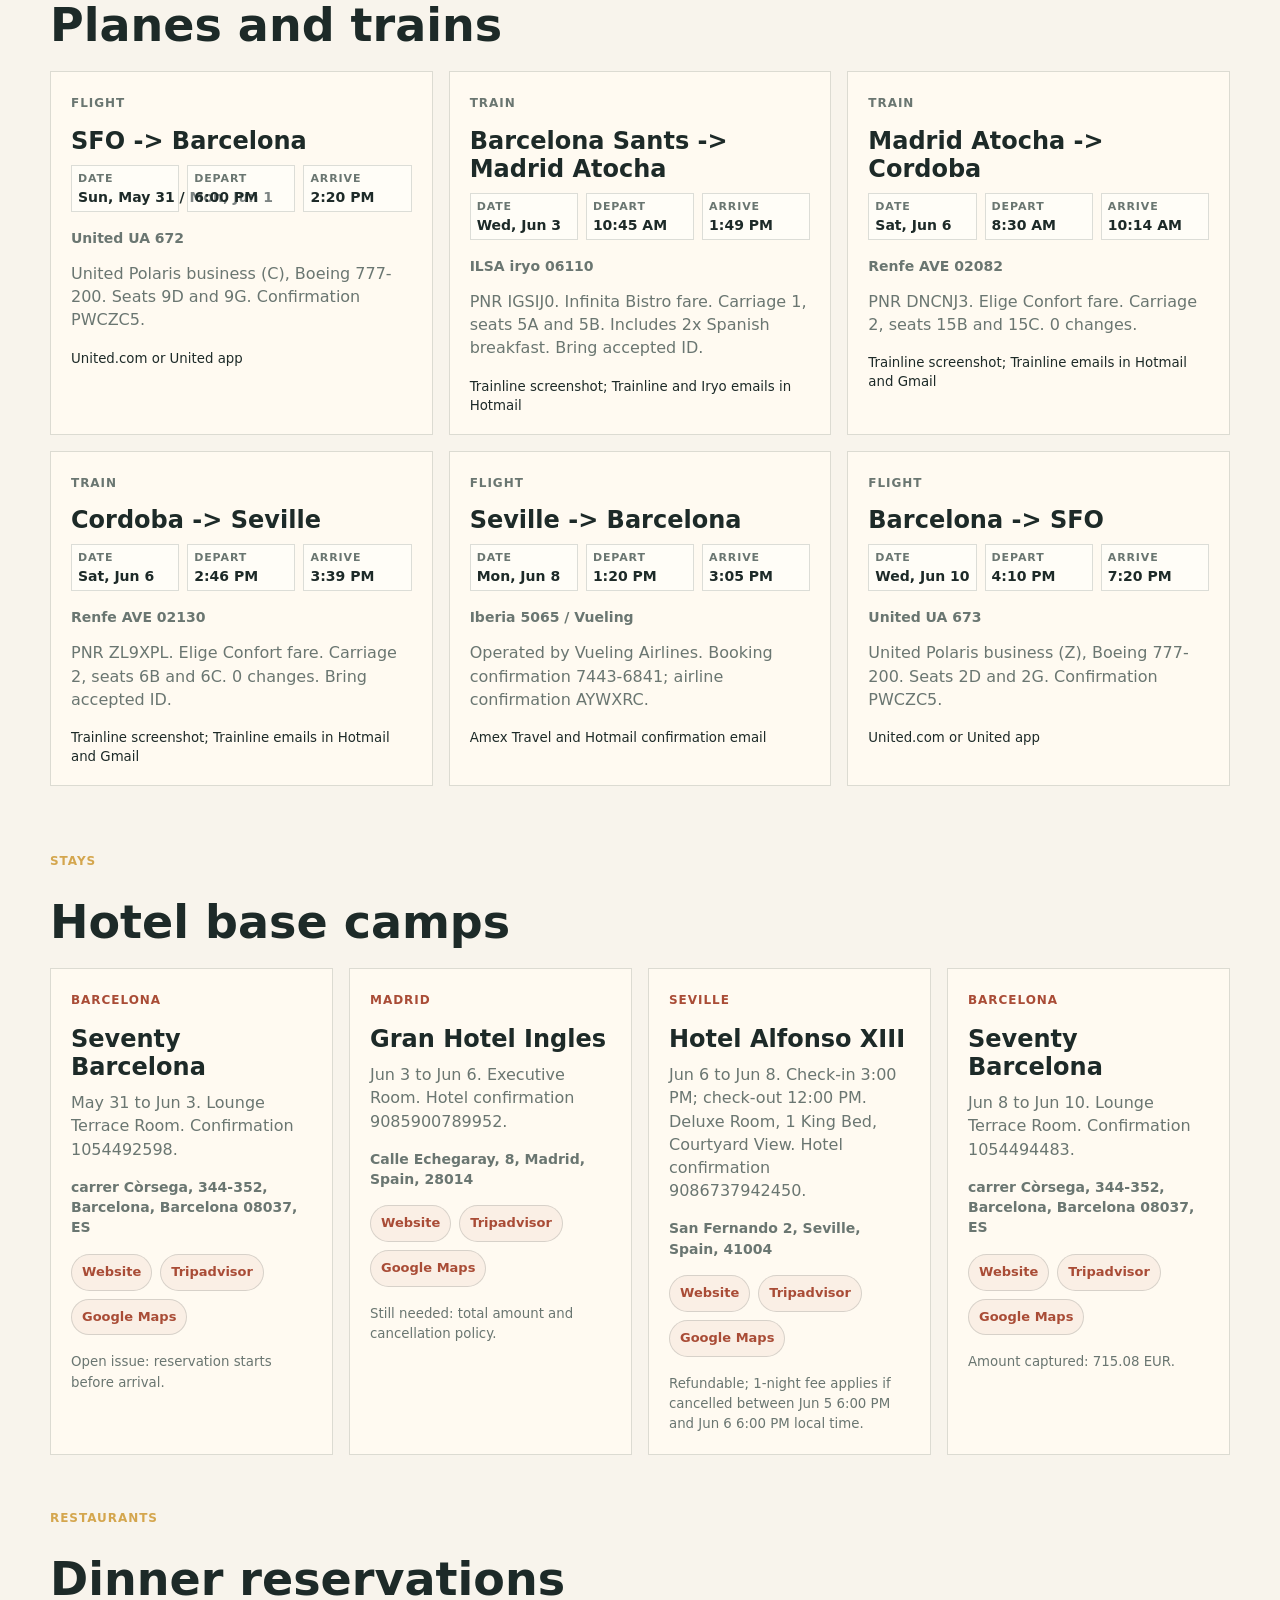
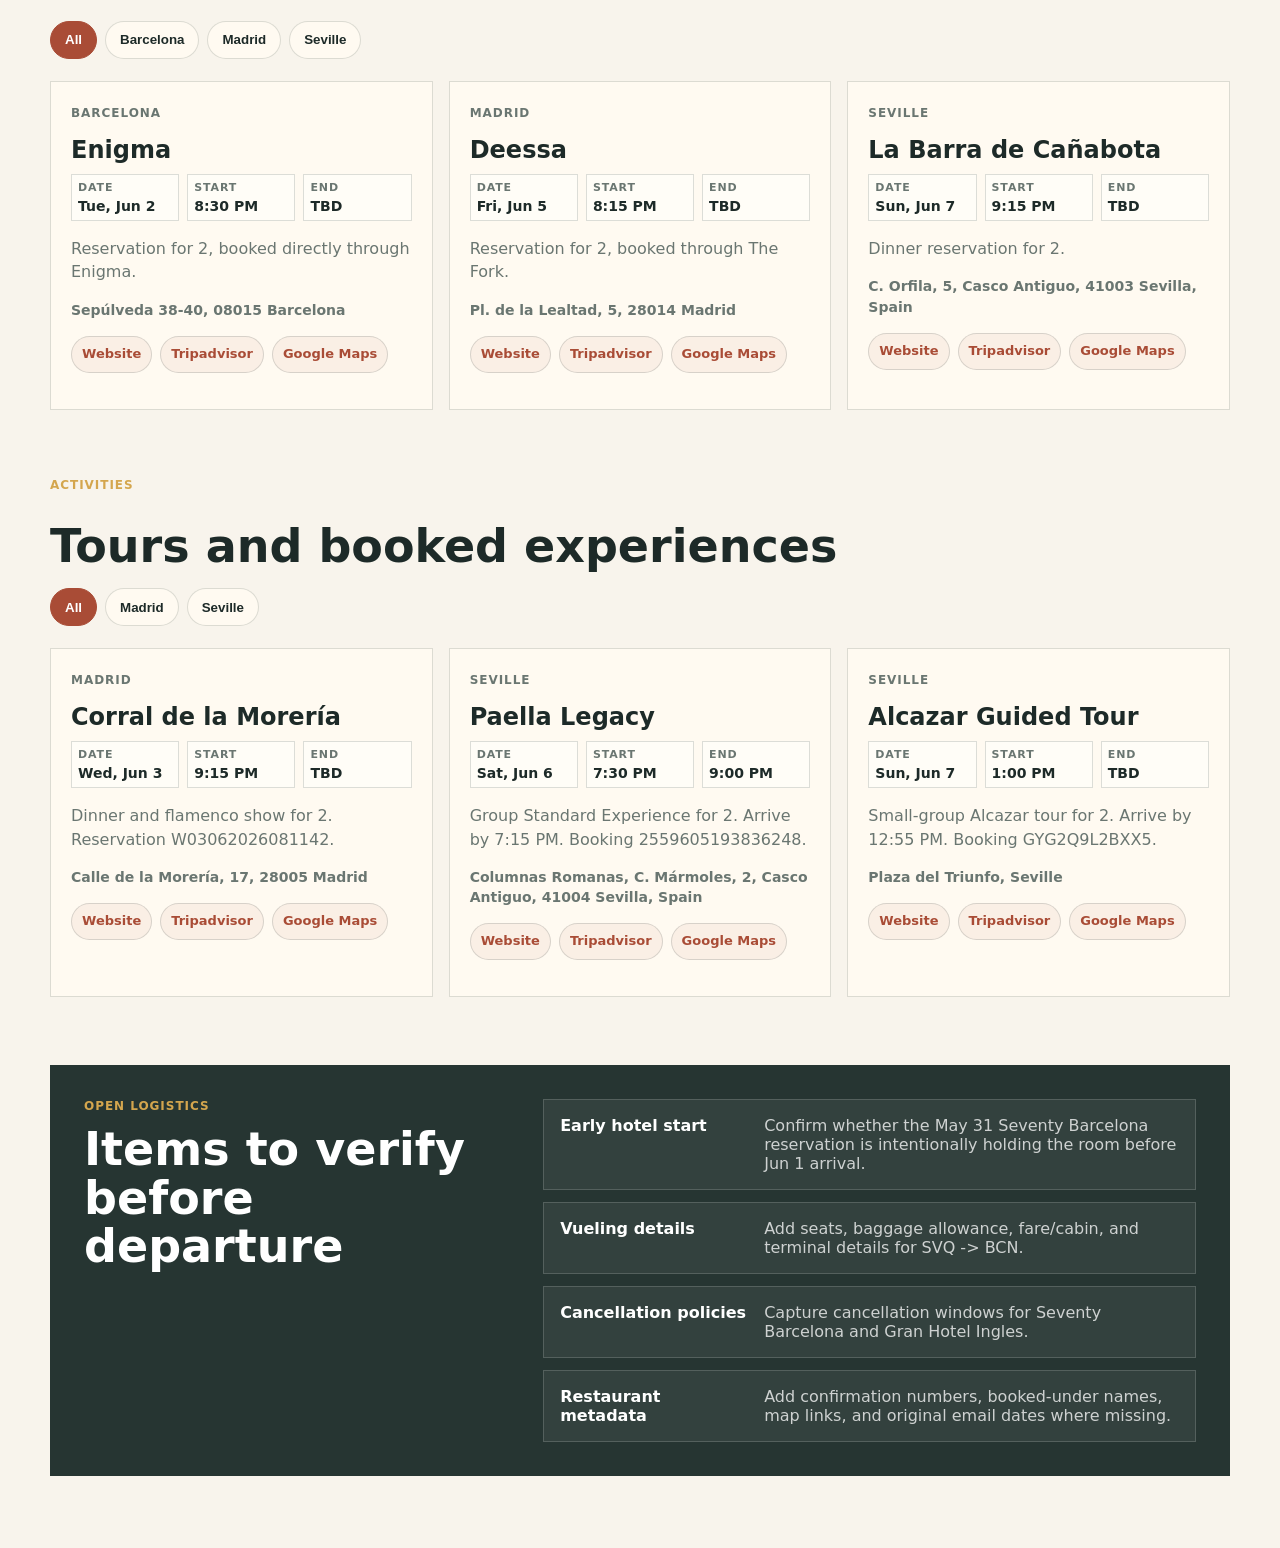
==== commit 5d40a11e: "update update" ====
--- a/ux-versions/web-app/index.html
+++ b/ux-versions/web-app/index.html
@@ -122,6 +122,6 @@
     </section>
   </main>
 
-  <script src="app.js?v=11"></script>
+  <script src="app.js?v=13"></script>
 </body>
 </html>
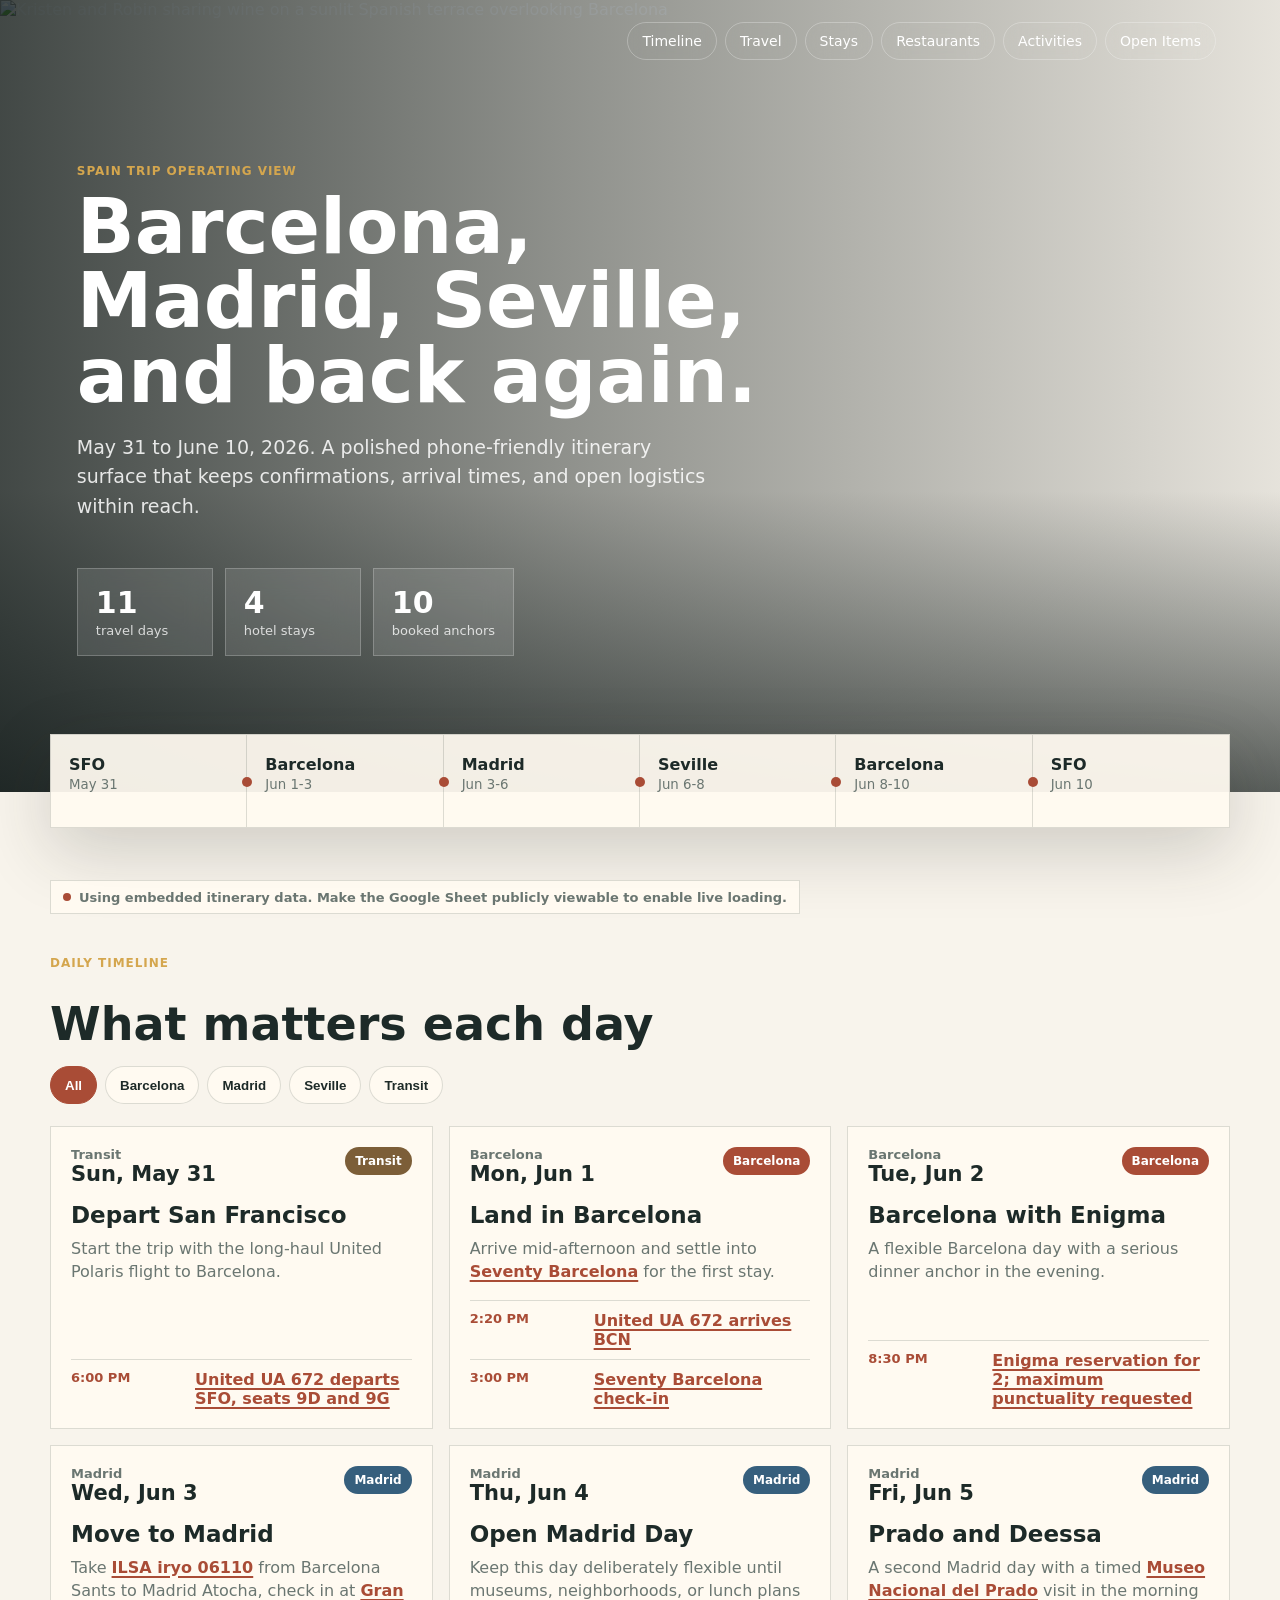
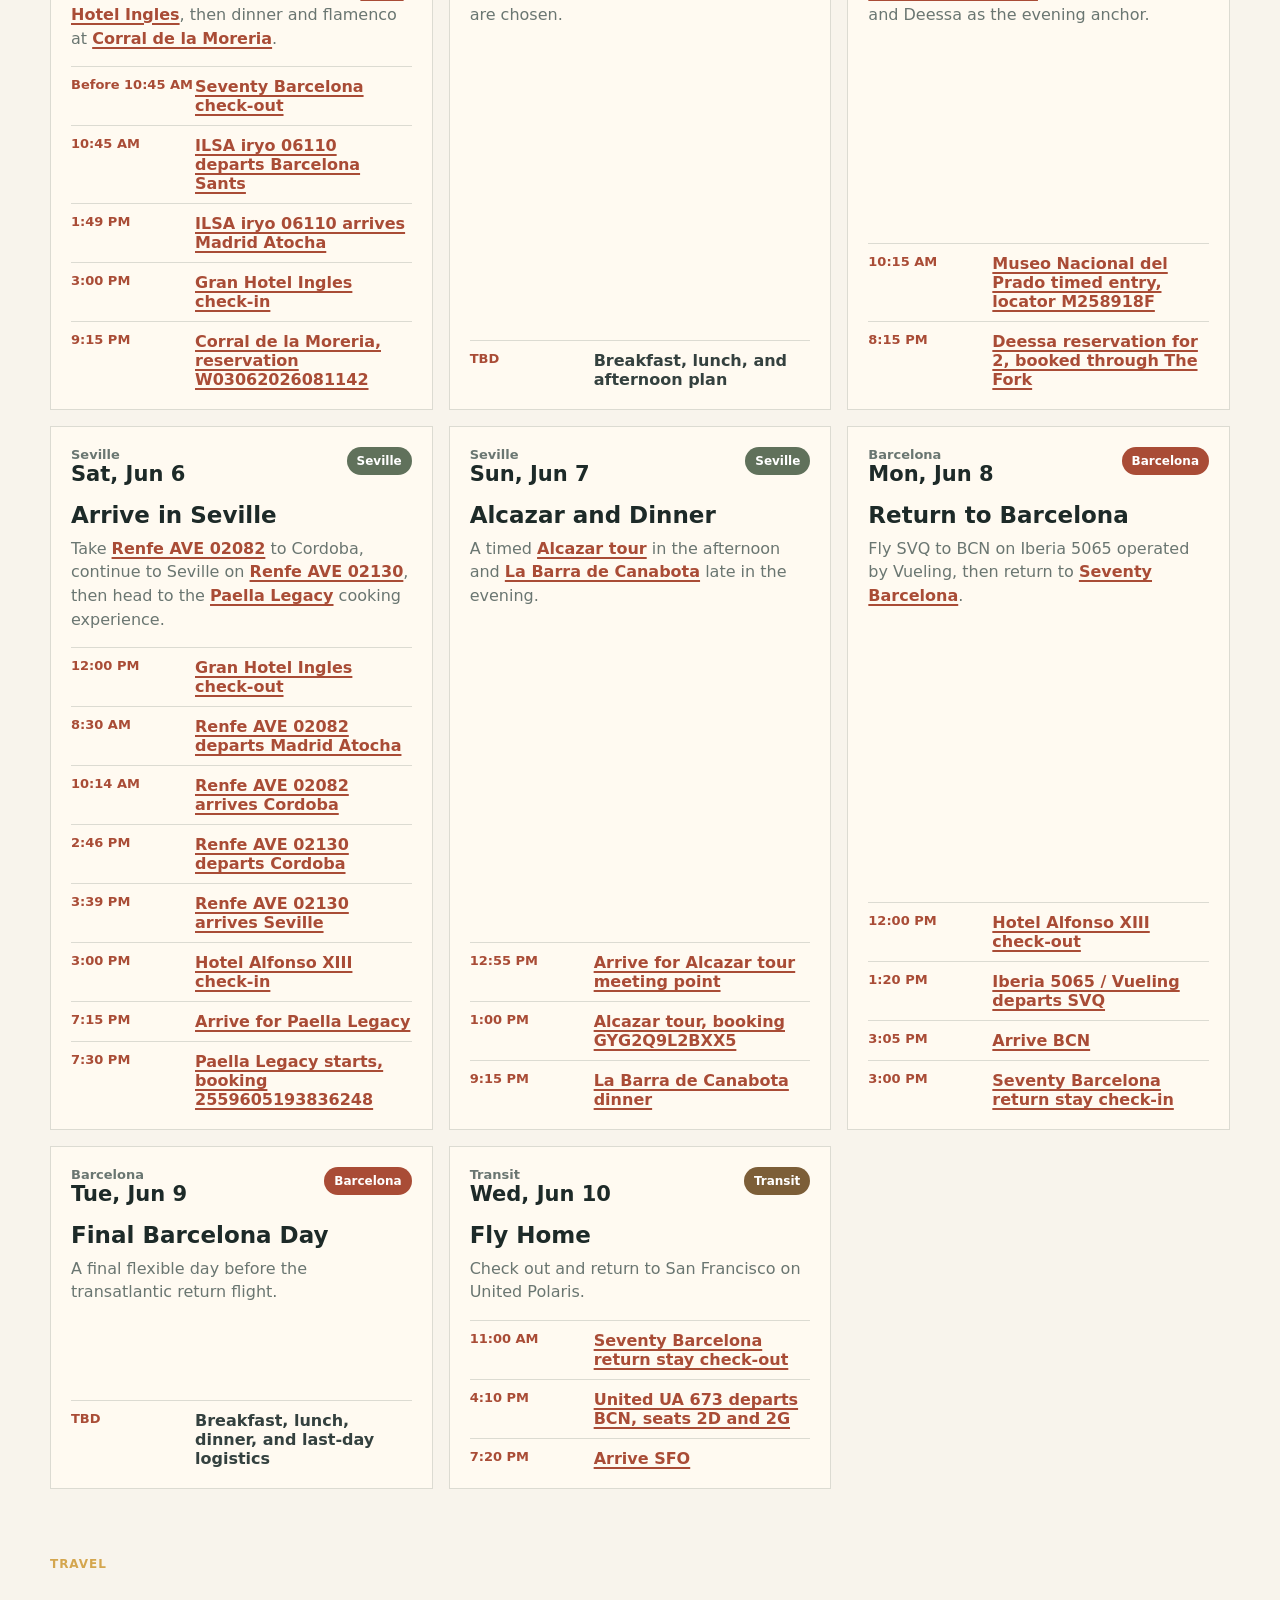
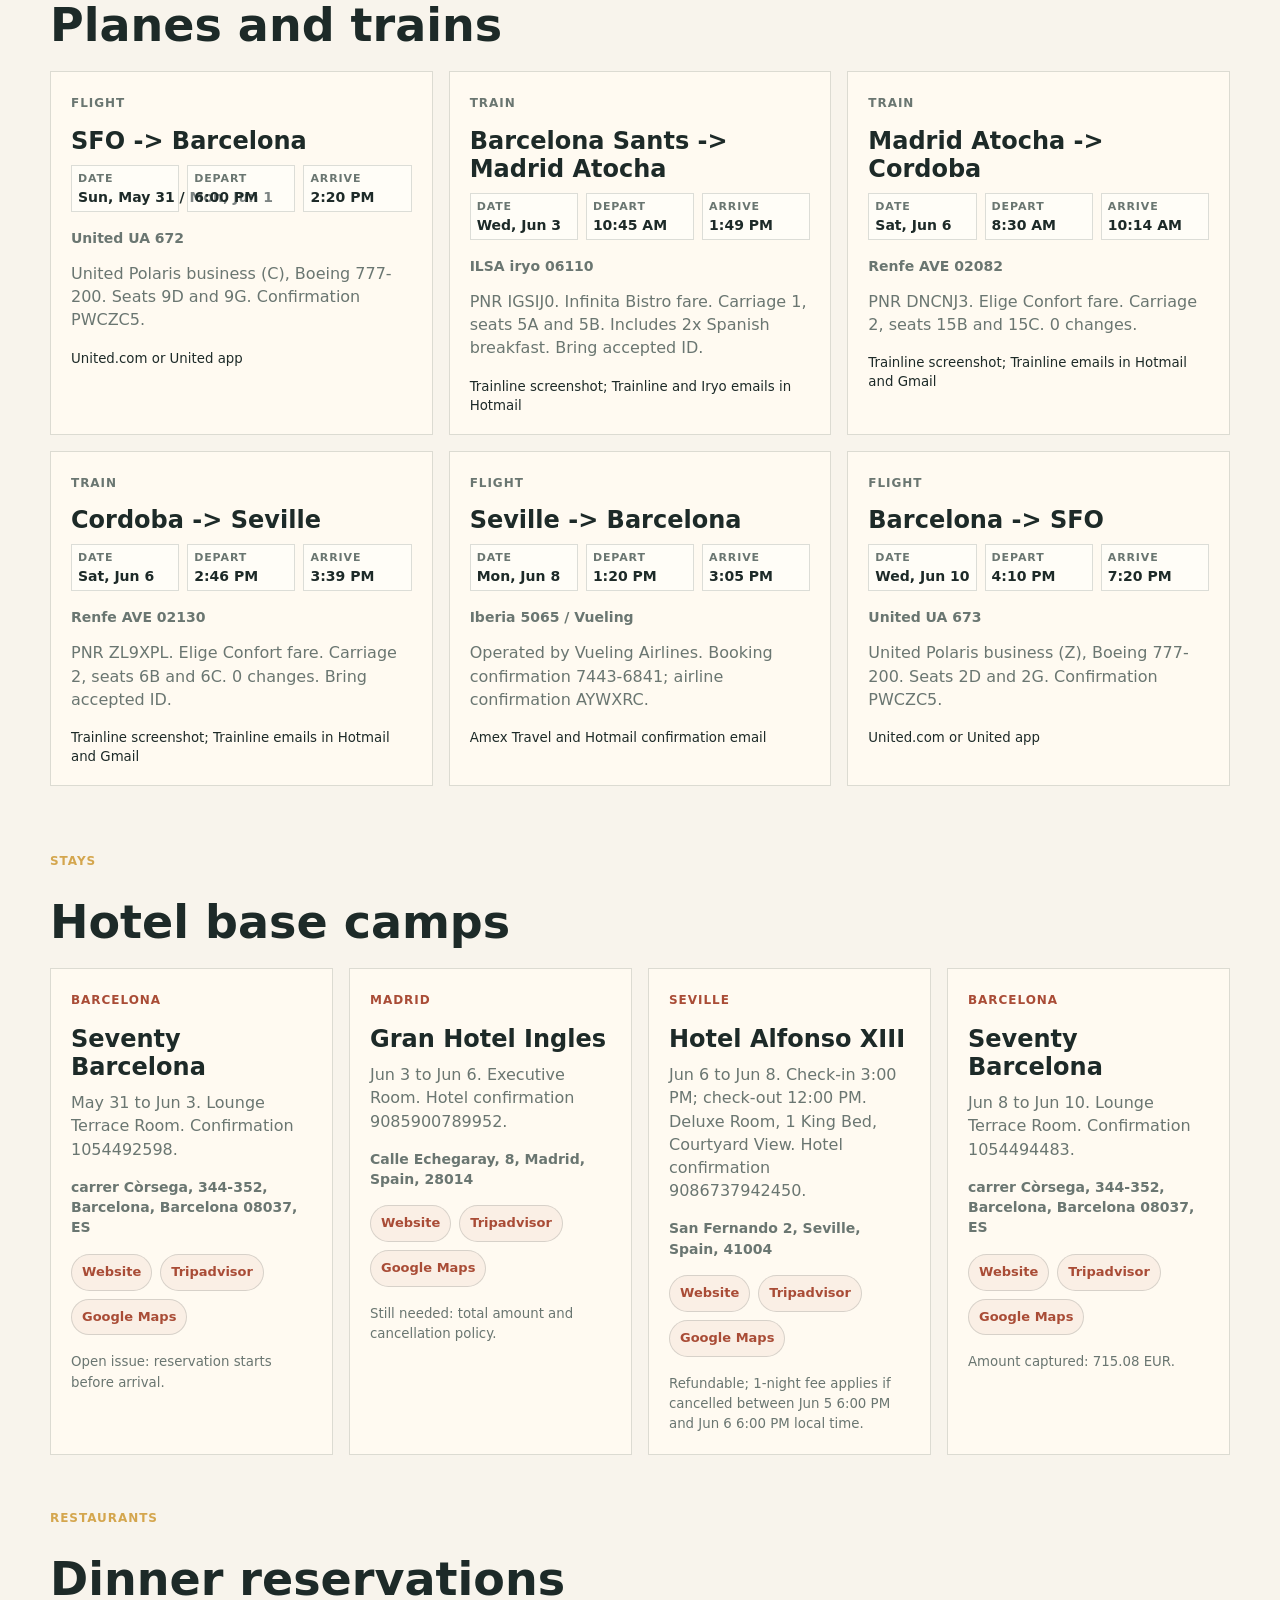
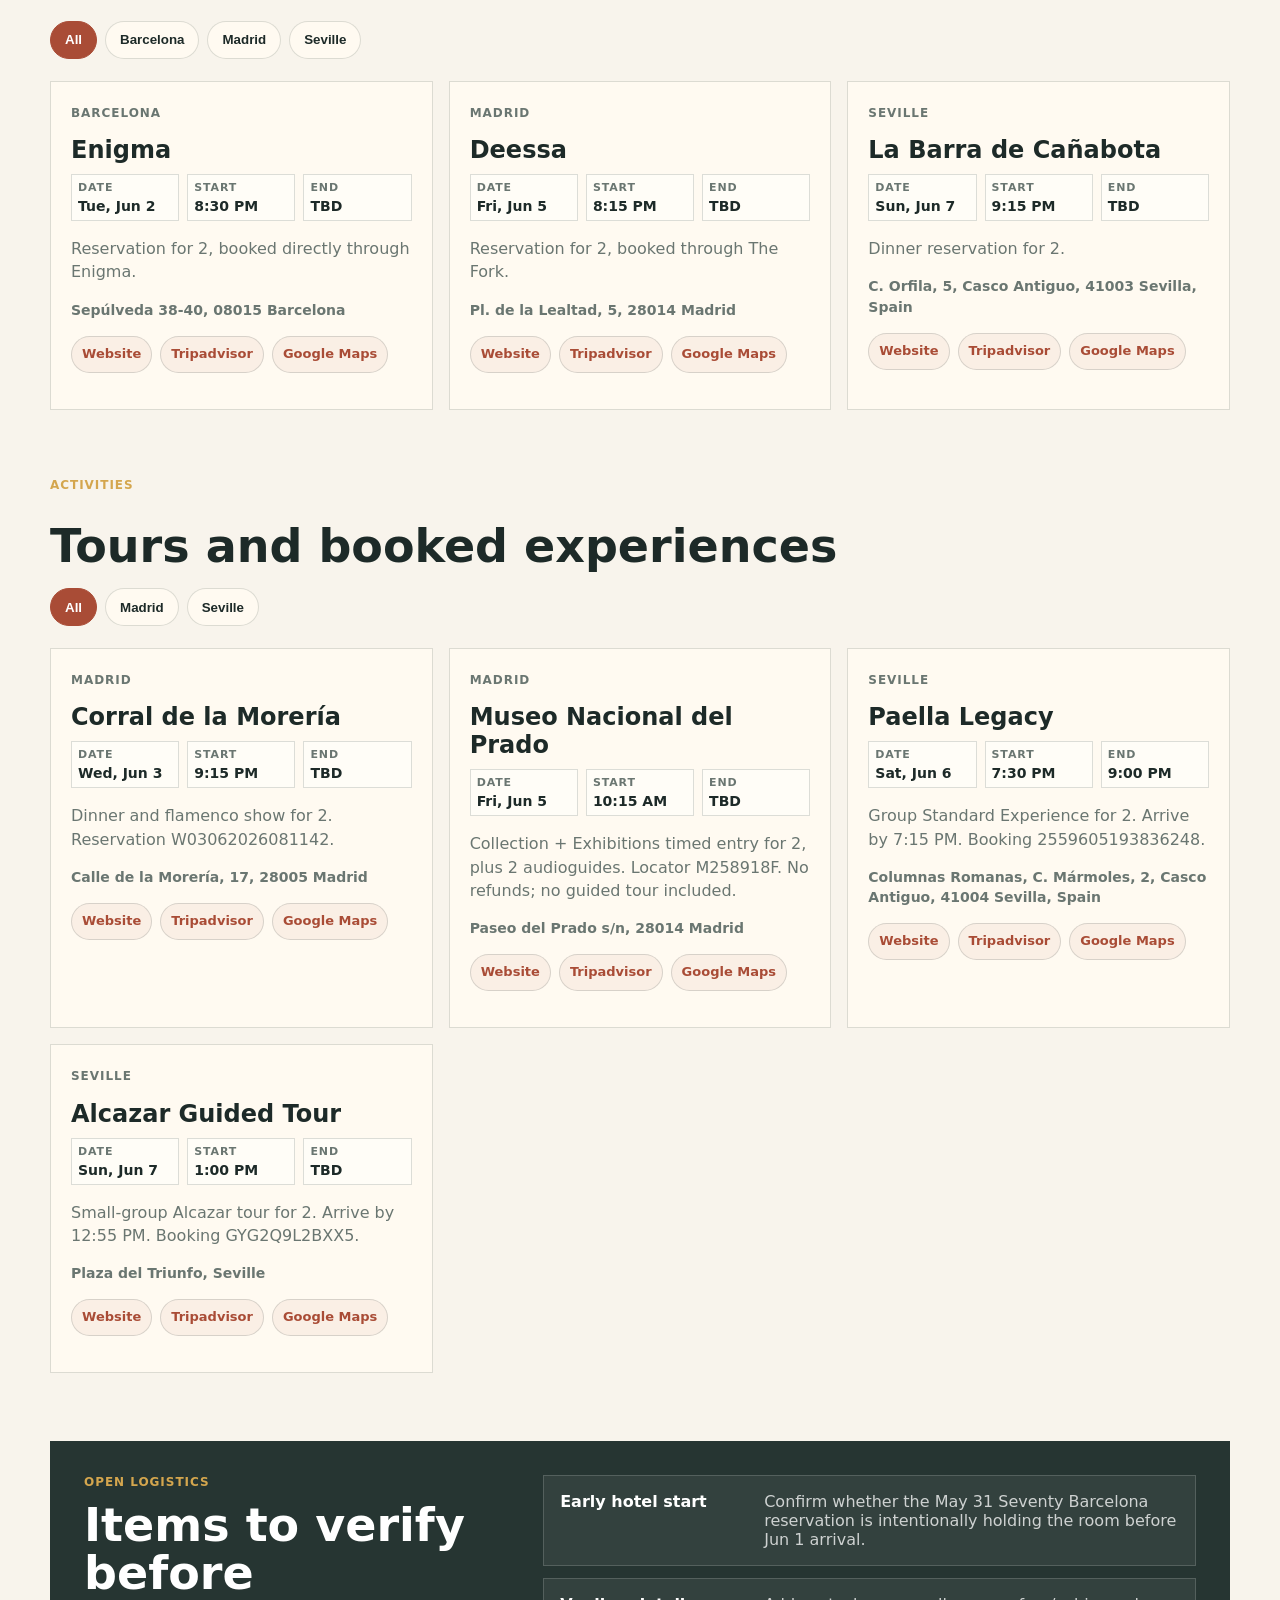
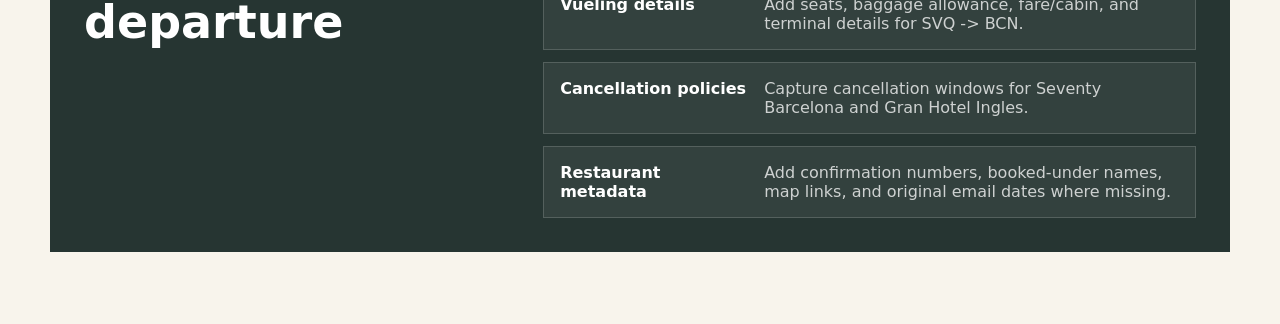
==== commit 30892386: "update update" ====
--- a/ux-versions/web-app/index.html
+++ b/ux-versions/web-app/index.html
@@ -4,11 +4,11 @@
   <meta charset="utf-8">
   <meta name="viewport" content="width=device-width, initial-scale=1">
   <title>Spain Trip 2026</title>
-  <link rel="stylesheet" href="styles.css?v=5">
+  <link rel="stylesheet" href="styles.css?v=6">
 </head>
 <body>
   <header class="hero">
-    <img src="assets/spain-hero.png" alt="Editorial travel scene evoking Barcelona, Madrid, and Seville">
+    <img src="assets/spain-hero-with-us-v4-wine.png" alt="Kristen and Robin sharing wine on a sunlit Spanish terrace overlooking Barcelona">
     <div class="heroOverlay"></div>
     <nav>
       <a href="#timeline">Timeline</a>
@@ -20,8 +20,13 @@
     </nav>
     <section class="heroContent">
       <p class="eyebrow">Spain Trip Operating View</p>
-      <h1>Spain 2026 - LFG!!!</h1>
-      <p>Everything you need to kick back, relax, and enjoy your trip.</p>
+      <h1>Barcelona, Madrid, Seville, and back again.</h1>
+      <p>May 31 to June 10, 2026. A polished phone-friendly itinerary surface that keeps confirmations, arrival times, and open logistics within reach.</p>
+      <div class="heroStats" aria-label="Trip summary">
+        <div><strong>11</strong><span>travel days</span></div>
+        <div><strong>4</strong><span>hotel stays</span></div>
+        <div><strong>10</strong><span>booked anchors</span></div>
+      </div>
     </section>
   </header>
 
@@ -57,12 +62,13 @@
 
     <section class="sectionHeader" id="timeline">
       <p class="eyebrow">Daily Timeline</p>
-      <h2>What's up today?</h2>
+      <h2>What matters each day</h2>
       <div class="filters" data-filter-group="timeline" aria-label="Filter timeline by city">
         <button class="active" type="button" data-city="All">All</button>
         <button type="button" data-city="Barcelona">Barcelona</button>
         <button type="button" data-city="Madrid">Madrid</button>
         <button type="button" data-city="Seville">Seville</button>
+        <button type="button" data-city="Transit">Transit</button>
       </div>
     </section>
 
@@ -122,6 +128,6 @@
     </section>
   </main>
 
-  <script src="app.js?v=13"></script>
+  <script src="app.js?v=9"></script>
 </body>
 </html>
--- a/ux-versions/web-app/styles.css
+++ b/ux-versions/web-app/styles.css
@@ -38,6 +38,7 @@
   width: 100%;
   height: 100%;
   object-fit: cover;
+  object-position: center center;
 }
 
 .heroOverlay {
@@ -534,24 +535,53 @@
 
 @media (max-width: 680px) {
   .hero {
-    min-height: 82vh;
+    display: flex;
+    flex-direction: column;
+    min-height: auto;
+    background: #111b1a;
+  }
+
+  .hero img {
+    position: relative;
+    height: 58vh;
+    min-height: 430px;
+    object-position: 35% center;
+  }
+
+  .heroOverlay {
+    bottom: auto;
+    height: 58vh;
+    background:
+      linear-gradient(180deg, rgba(15, 24, 23, 0.26) 0%, rgba(15, 24, 23, 0.04) 34%, rgba(15, 24, 23, 0.16) 100%);
   }
 
   nav {
+    position: absolute;
+    top: 0;
+    left: 0;
+    right: 0;
     justify-content: flex-start;
     overflow-x: auto;
     padding: 16px;
   }
 
   .heroContent {
-    width: calc(100% - 32px);
-    min-height: calc(82vh - 70px);
-    margin-left: 16px;
-    padding-bottom: 86px;
+    width: 100%;
+    min-height: auto;
+    margin-left: 0;
+    justify-content: flex-end;
+    padding: 24px 20px 32px;
+    background:
+      linear-gradient(180deg, rgba(17, 27, 26, 0.96), #111b1a);
   }
 
   h1 {
-    font-size: 44px;
+    max-width: 11ch;
+    font-size: 40px;
+  }
+
+  .heroContent > p:not(.eyebrow) {
+    font-size: 17px;
   }
 
   .sectionHeader h2 {
@@ -560,6 +590,7 @@
 
   main {
     width: calc(100% - 20px);
+    margin-top: 0;
   }
 
   .tripBar,
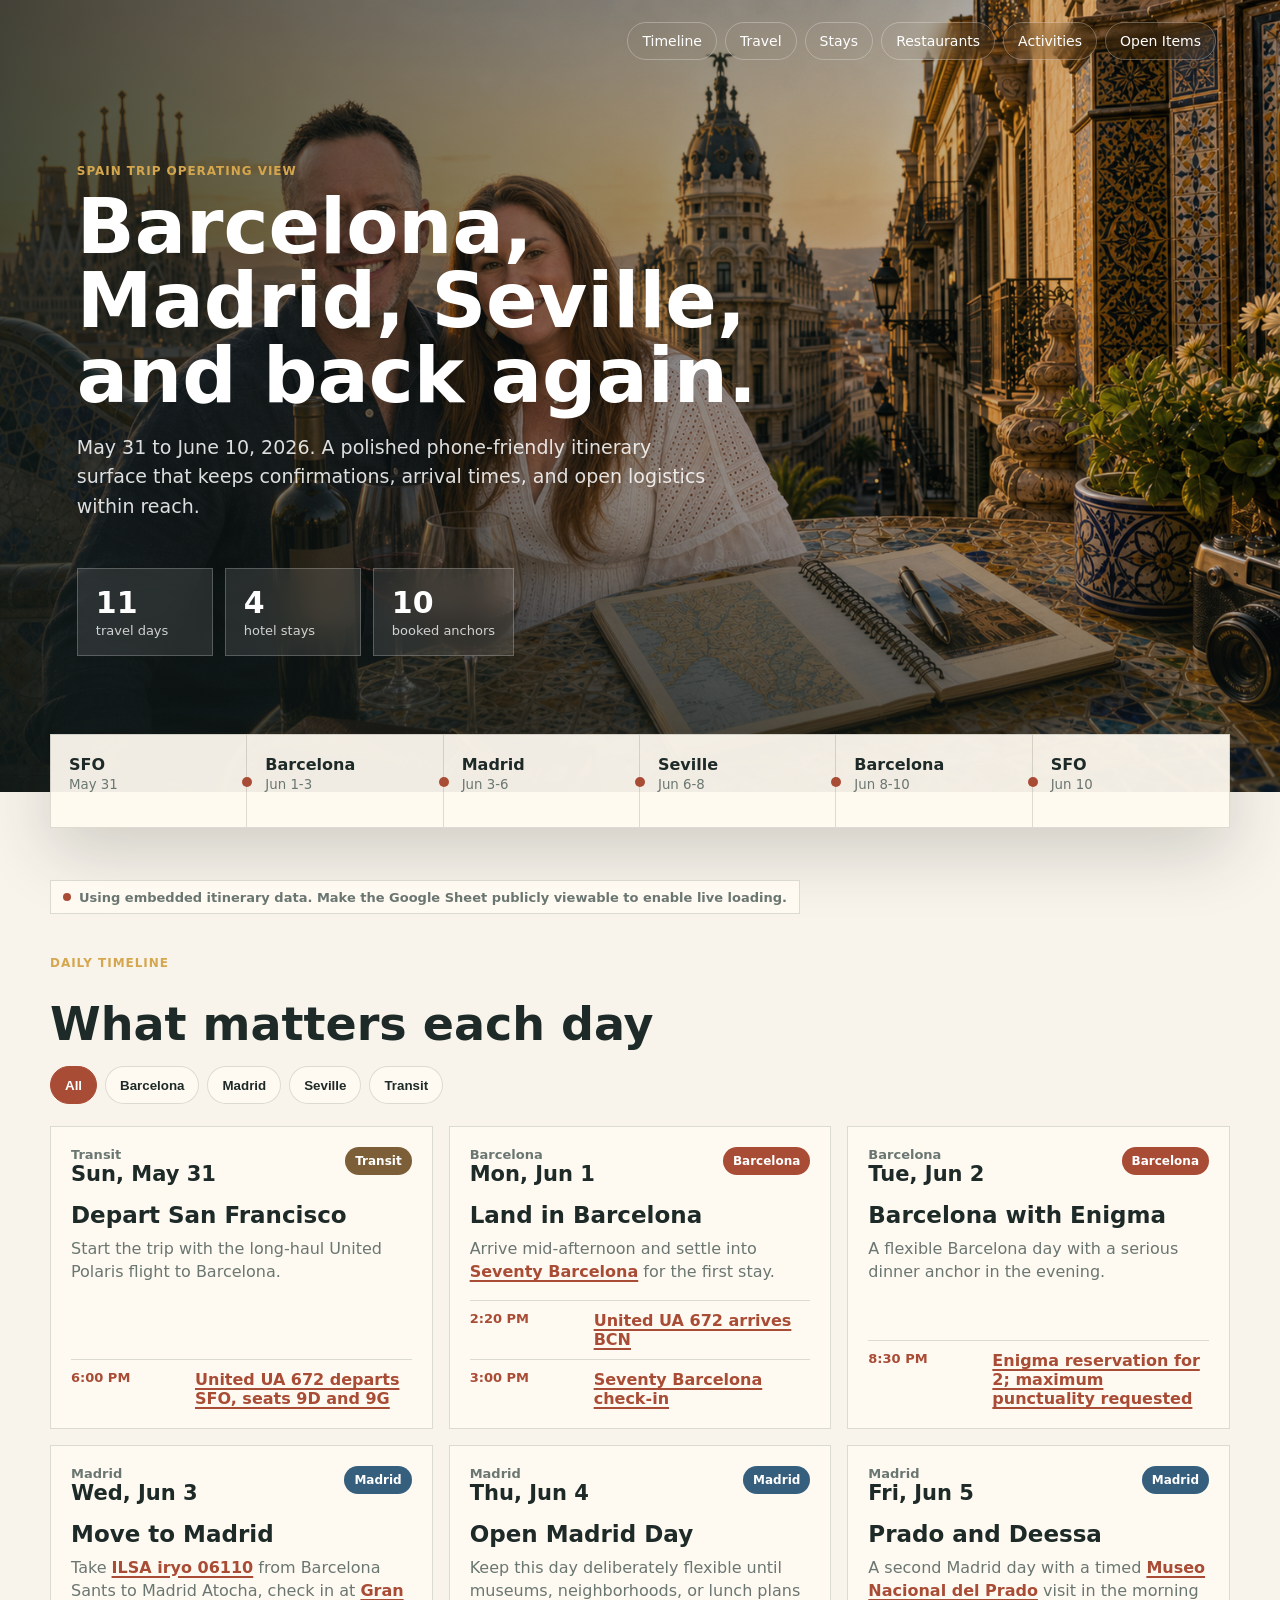
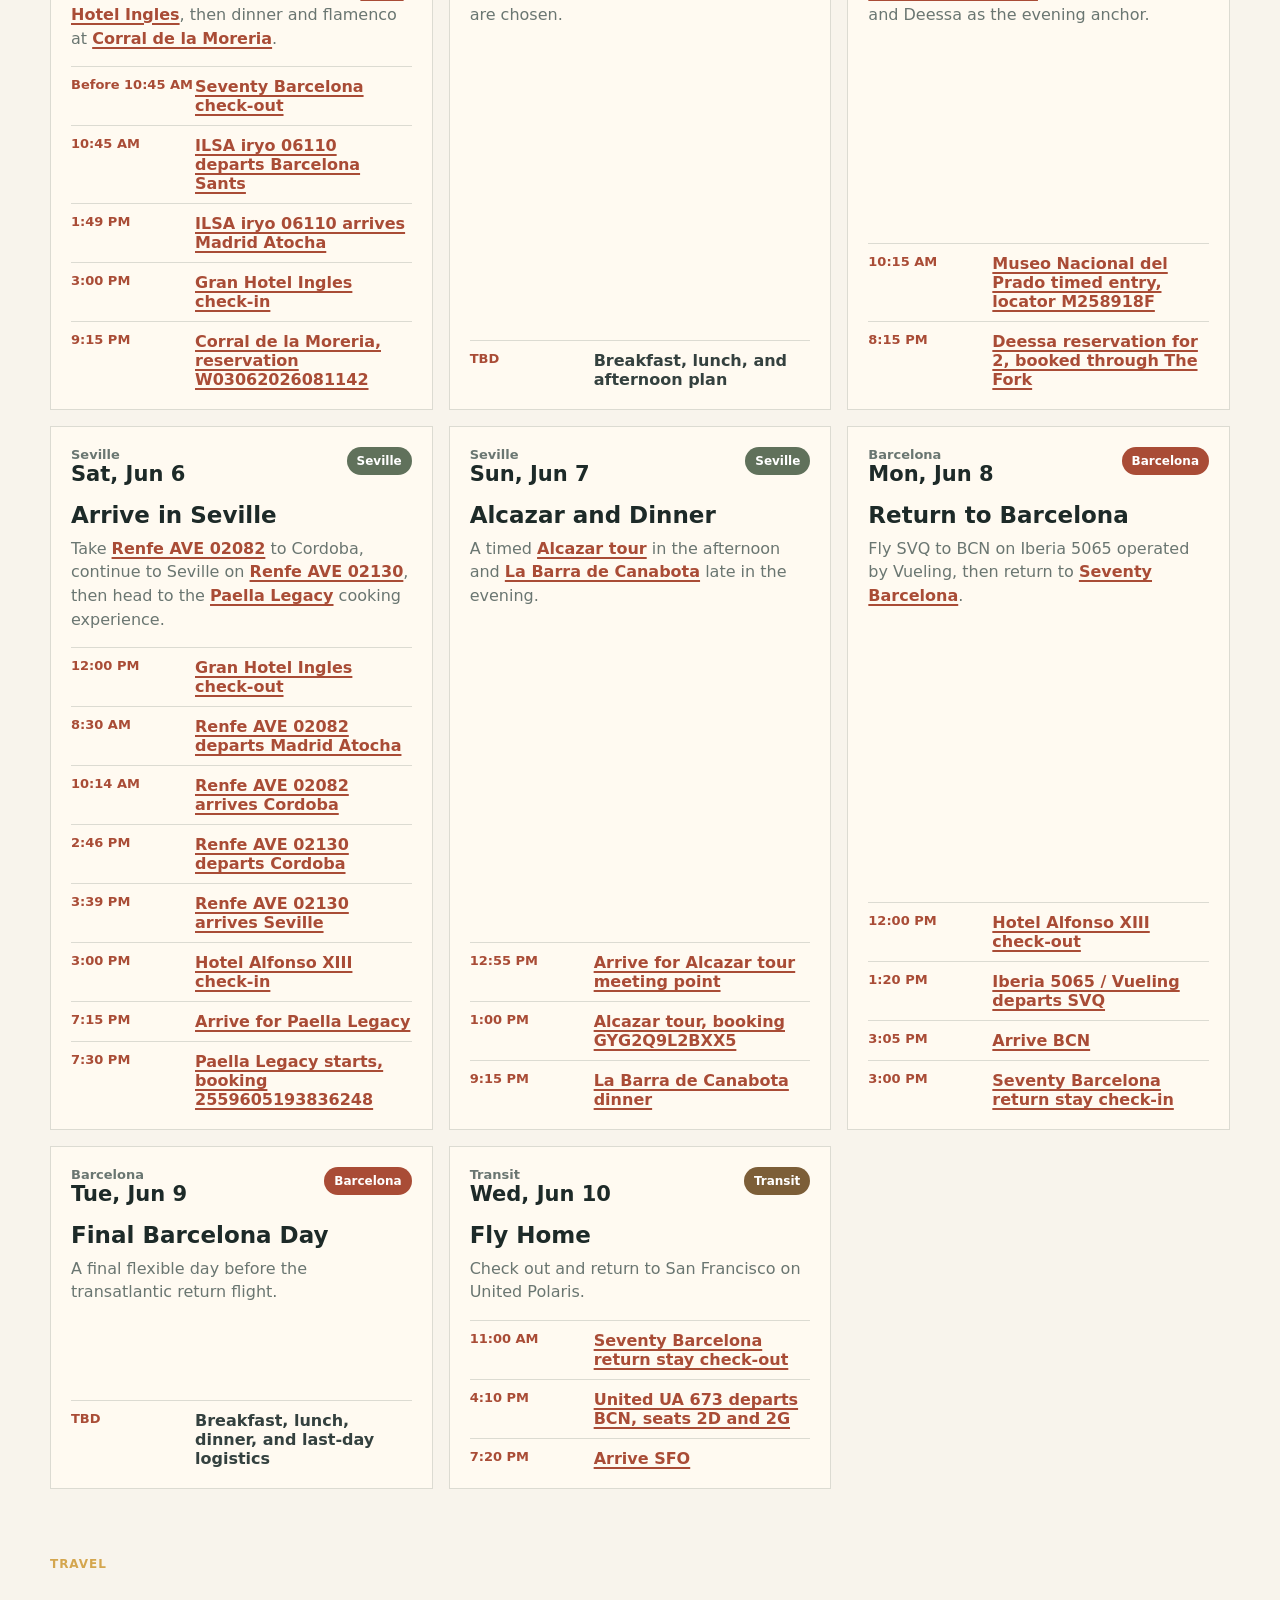
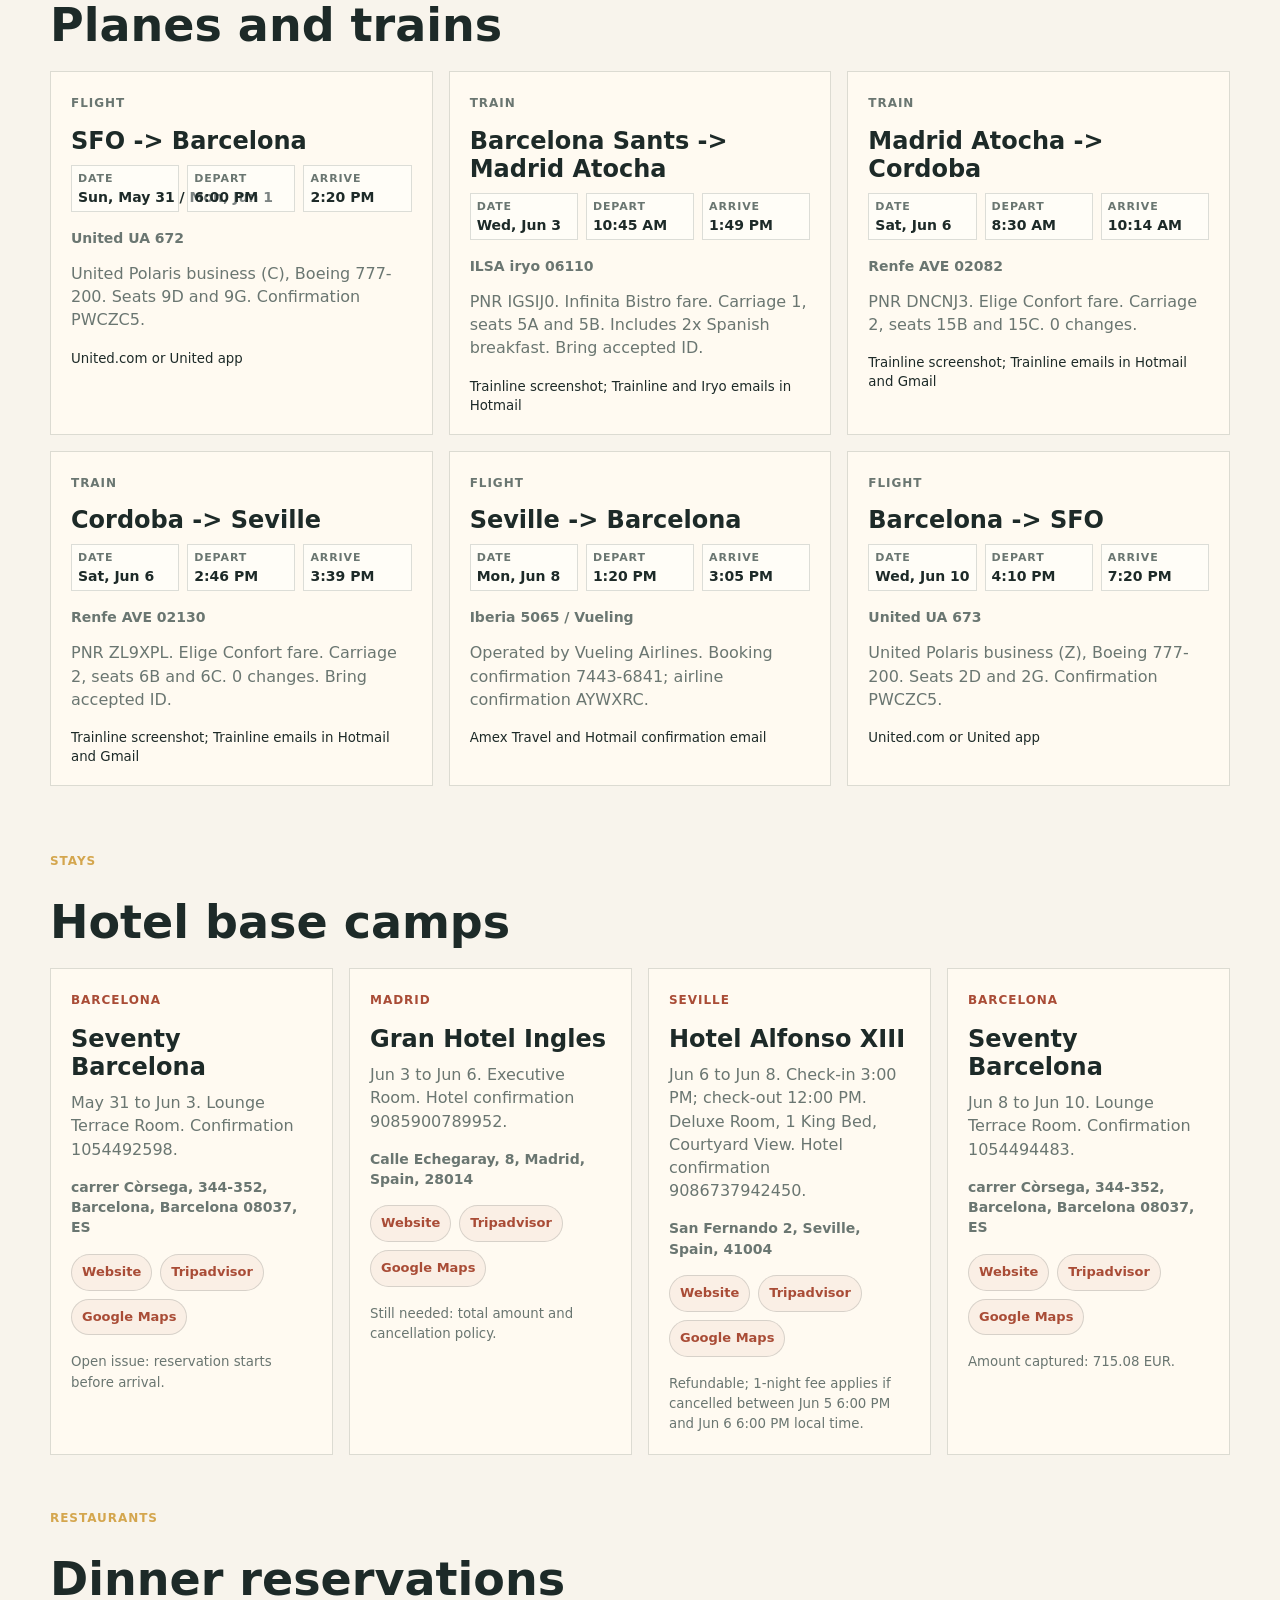
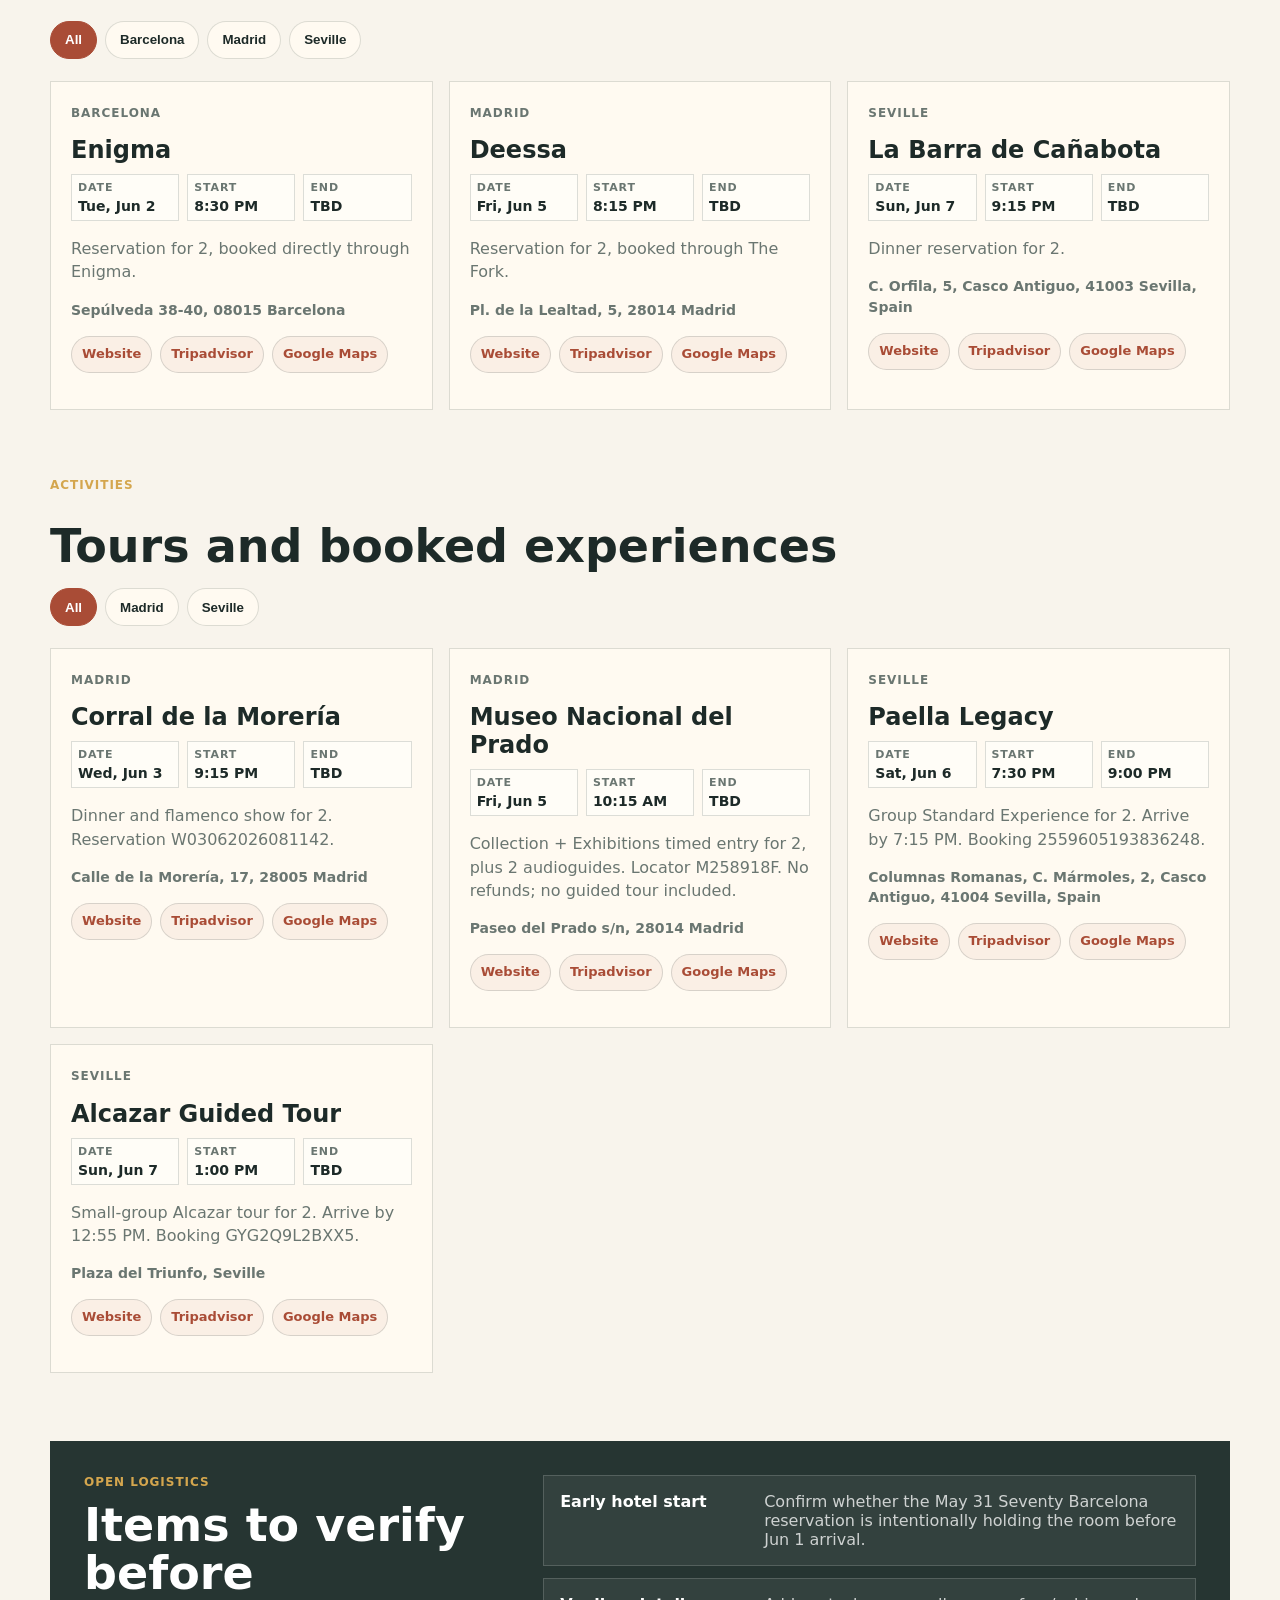
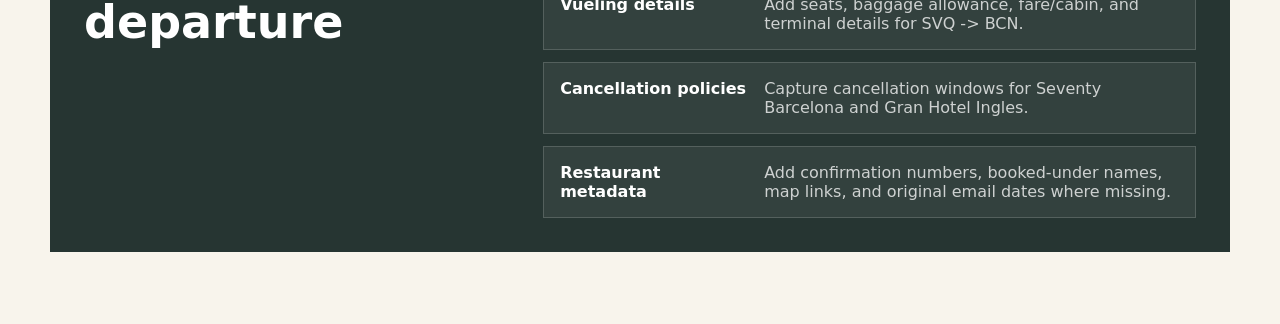
==== commit b8baf5f4: "Update index.html update" ====
--- a/ux-versions/web-app/index.html
+++ b/ux-versions/web-app/index.html
@@ -8,7 +8,7 @@
 </head>
 <body>
   <header class="hero">
-    <img src="assets/spain-hero-with-us-v4-wine.png" alt="Kristen and Robin sharing wine on a sunlit Spanish terrace overlooking Barcelona">
+    <img src="assets/spain-hero.png" alt="Kristen and Robin sharing wine on a sunlit Spanish terrace overlooking Barcelona">
     <div class="heroOverlay"></div>
     <nav>
       <a href="#timeline">Timeline</a>
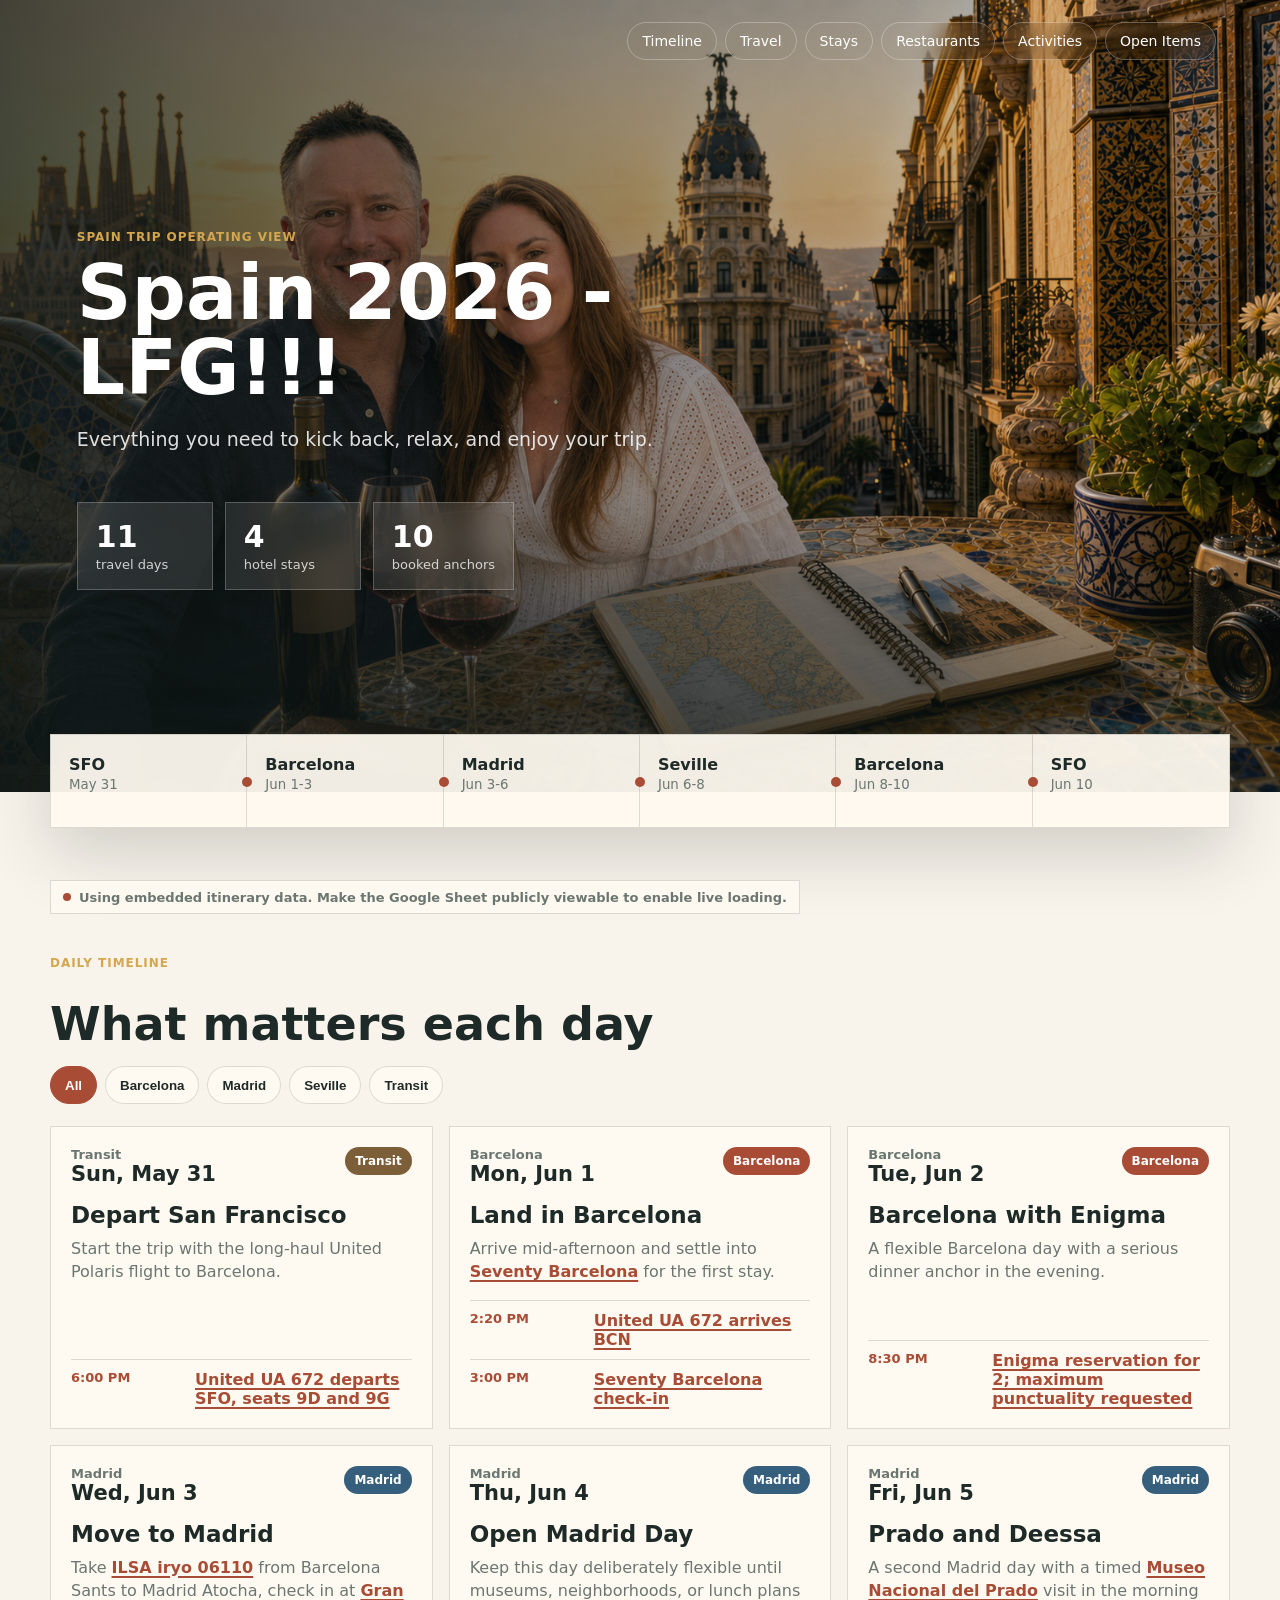
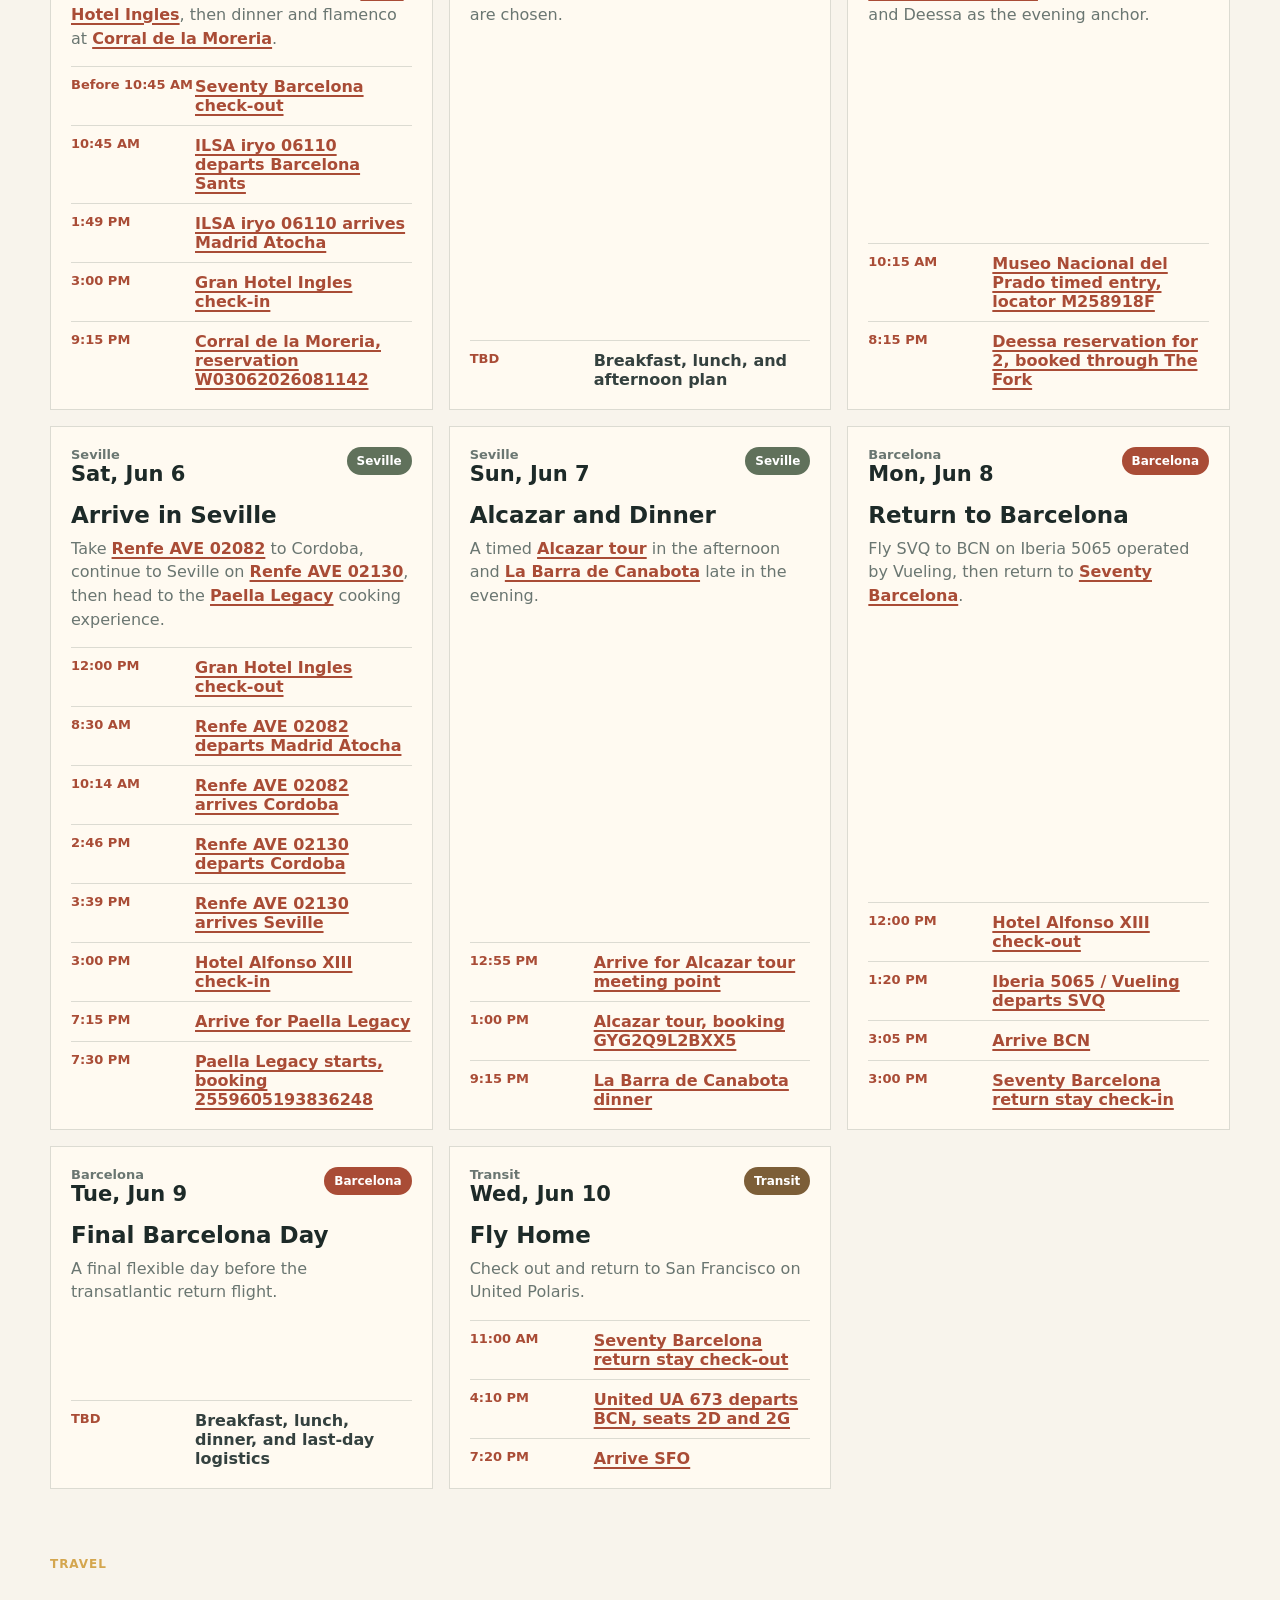
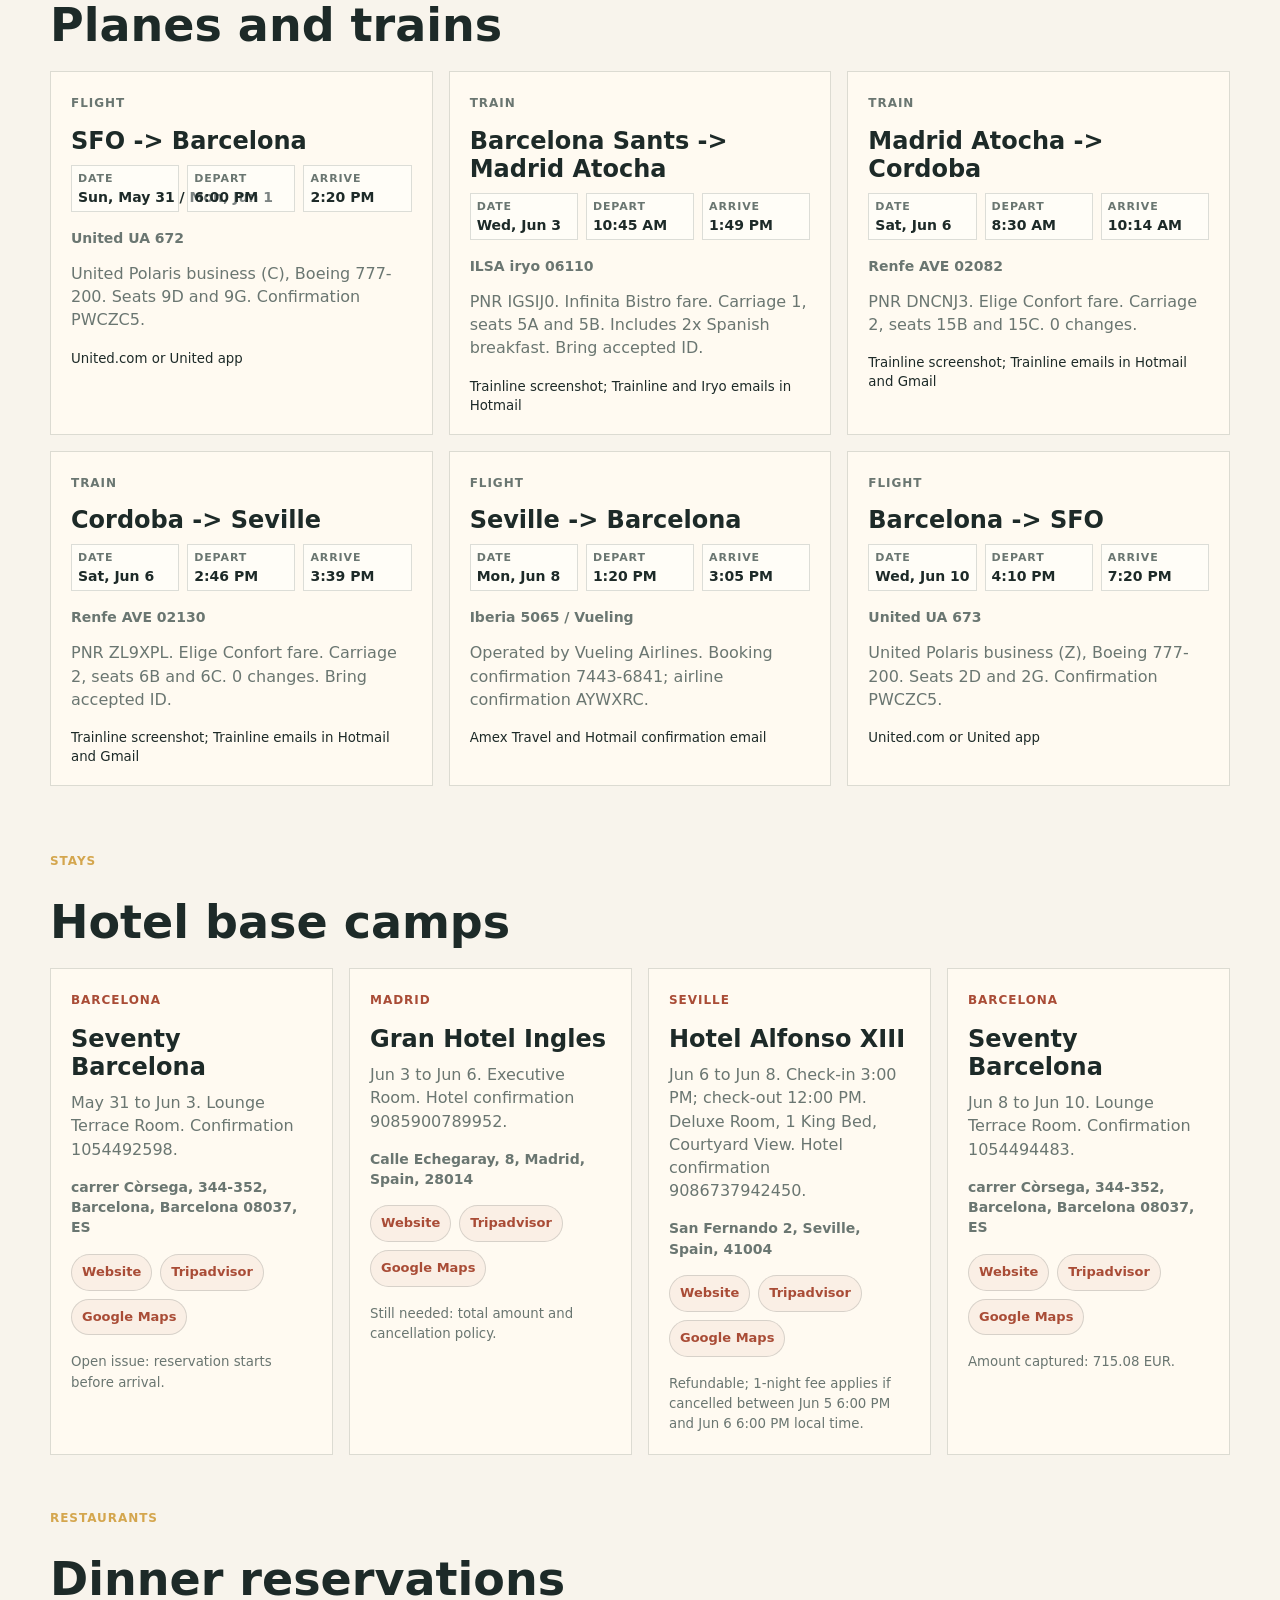
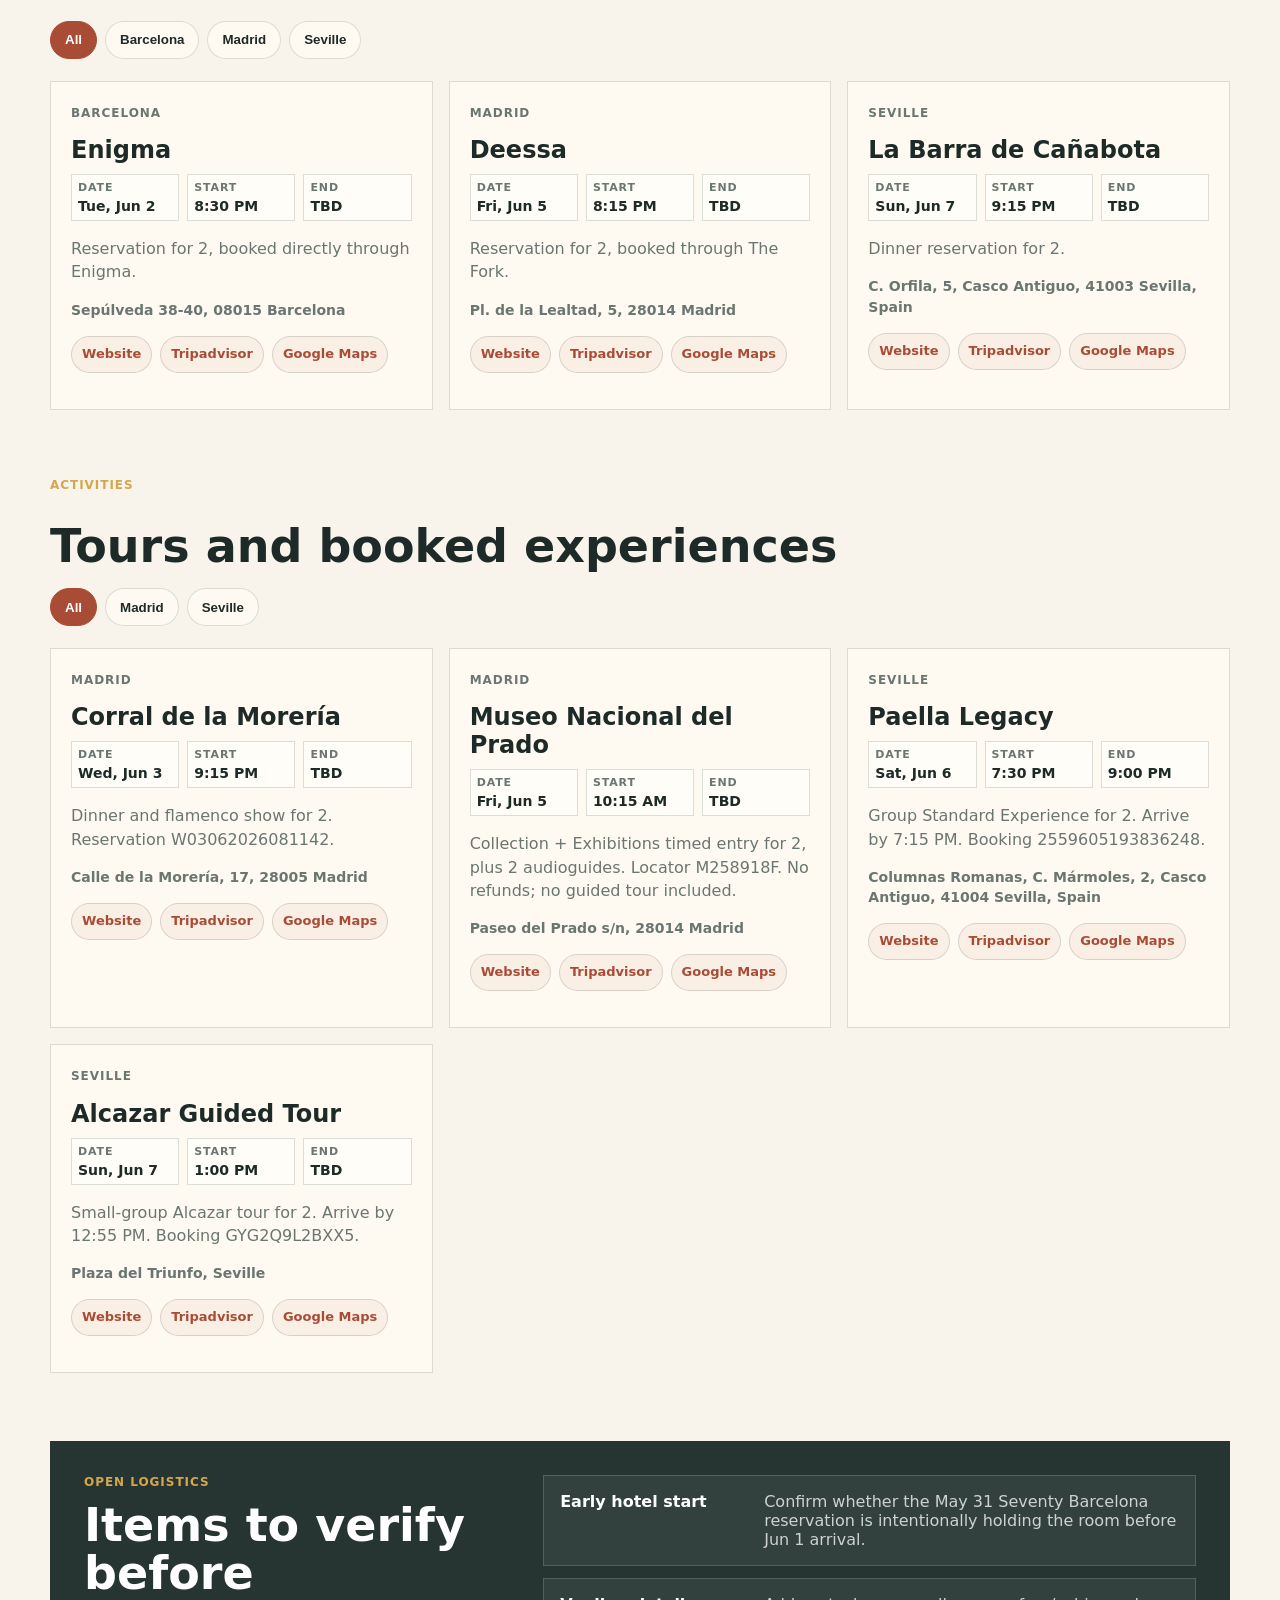
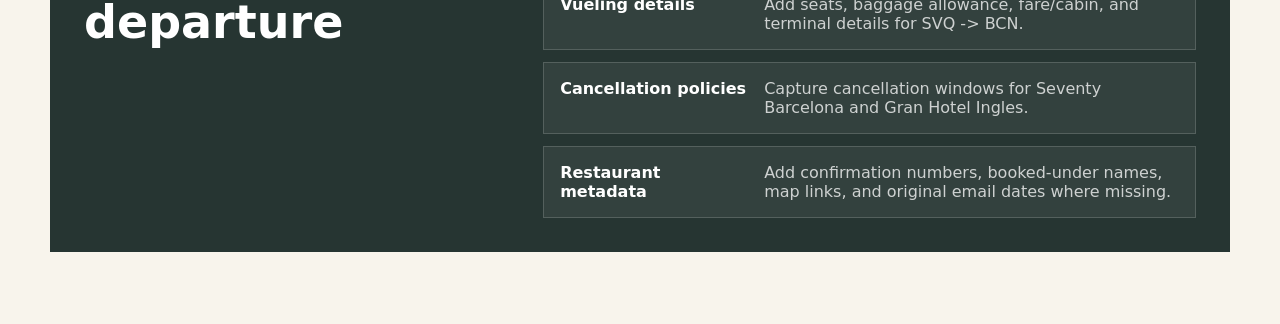
==== commit ddac61ef: "Update index.html update" ====
--- a/ux-versions/web-app/index.html
+++ b/ux-versions/web-app/index.html
@@ -8,7 +8,7 @@
 </head>
 <body>
   <header class="hero">
-    <img src="assets/spain-hero.png" alt="Kristen and Robin sharing wine on a sunlit Spanish terrace overlooking Barcelona">
+    <img src="assets/spain-hero.png?v=2" alt="Kristen and Robin sharing wine on a sunlit Spanish terrace overlooking Barcelona">
     <div class="heroOverlay"></div>
     <nav>
       <a href="#timeline">Timeline</a>
@@ -20,8 +20,8 @@
     </nav>
     <section class="heroContent">
       <p class="eyebrow">Spain Trip Operating View</p>
-      <h1>Barcelona, Madrid, Seville, and back again.</h1>
-      <p>May 31 to June 10, 2026. A polished phone-friendly itinerary surface that keeps confirmations, arrival times, and open logistics within reach.</p>
+      <h1>Spain 2026 - LFG!!!</h1>
+      <p>Everything you need to kick back, relax, and enjoy your trip.</p>
       <div class="heroStats" aria-label="Trip summary">
         <div><strong>11</strong><span>travel days</span></div>
         <div><strong>4</strong><span>hotel stays</span></div>
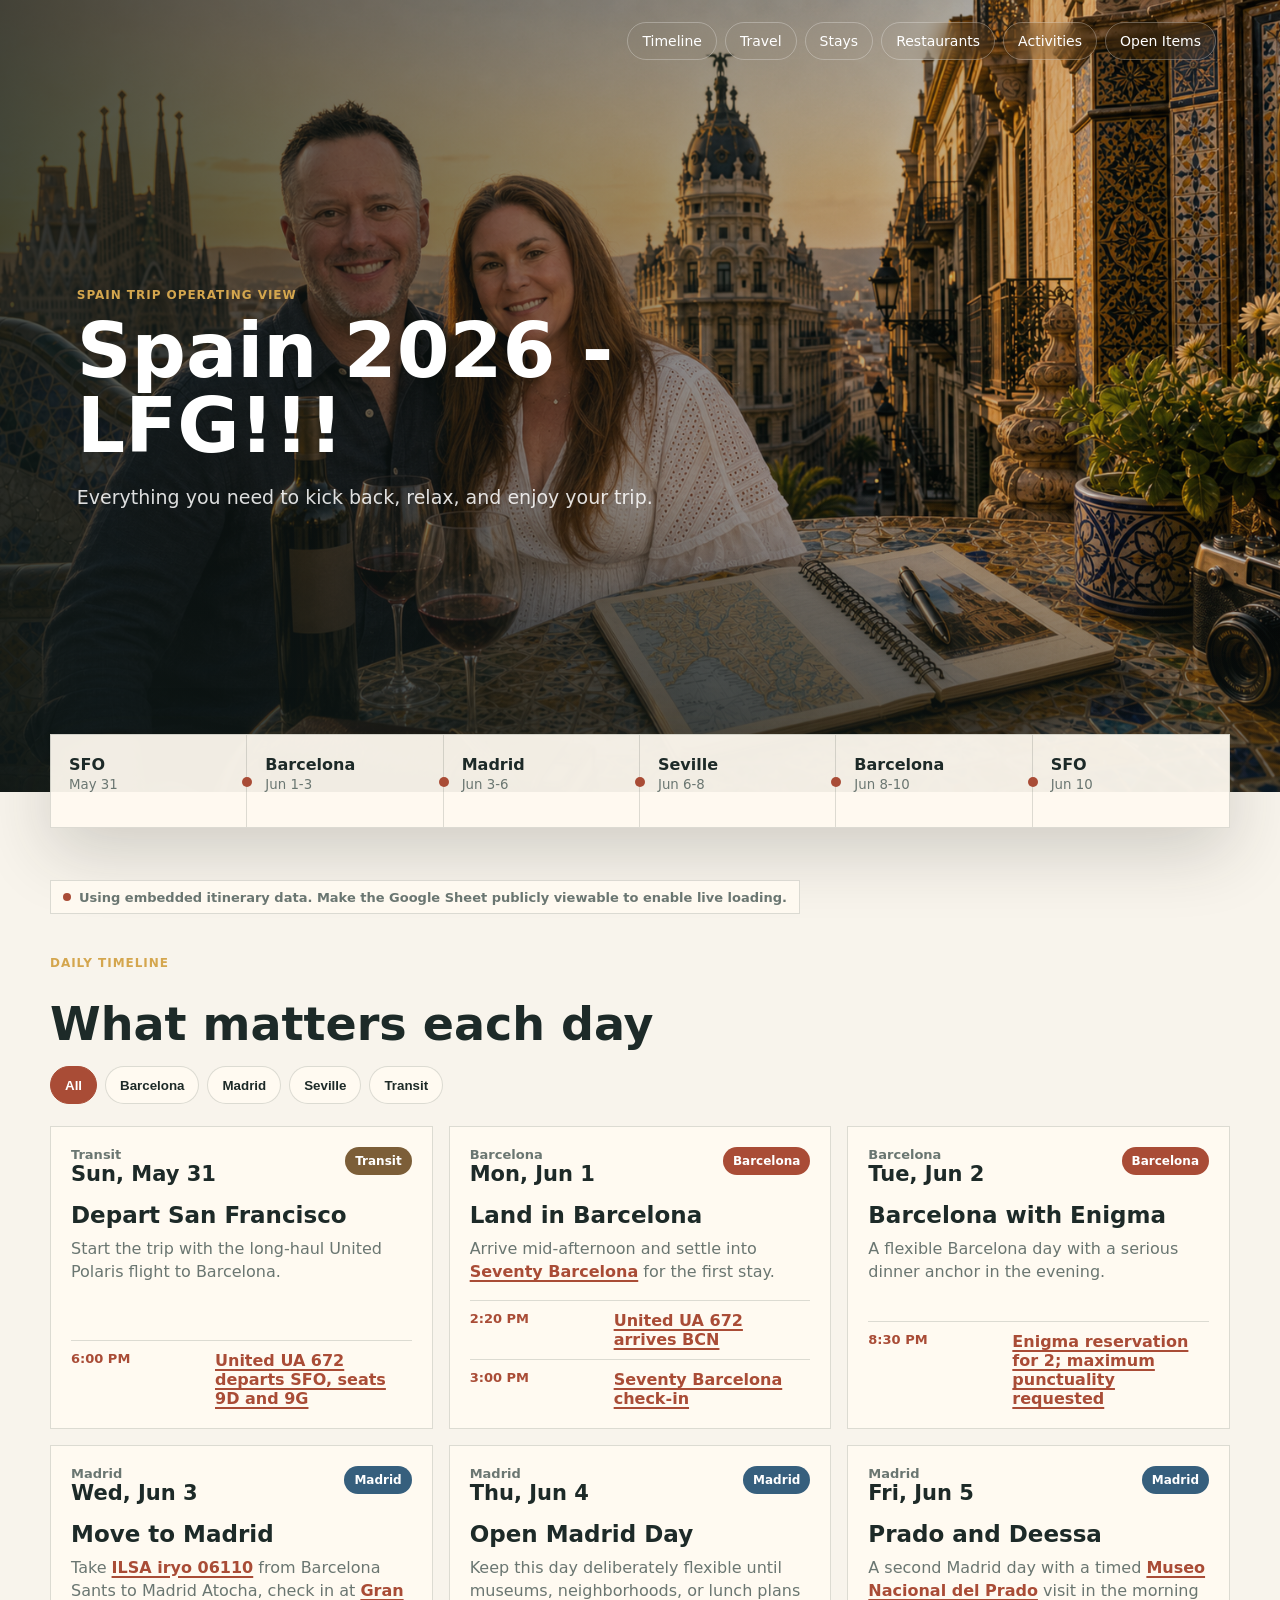
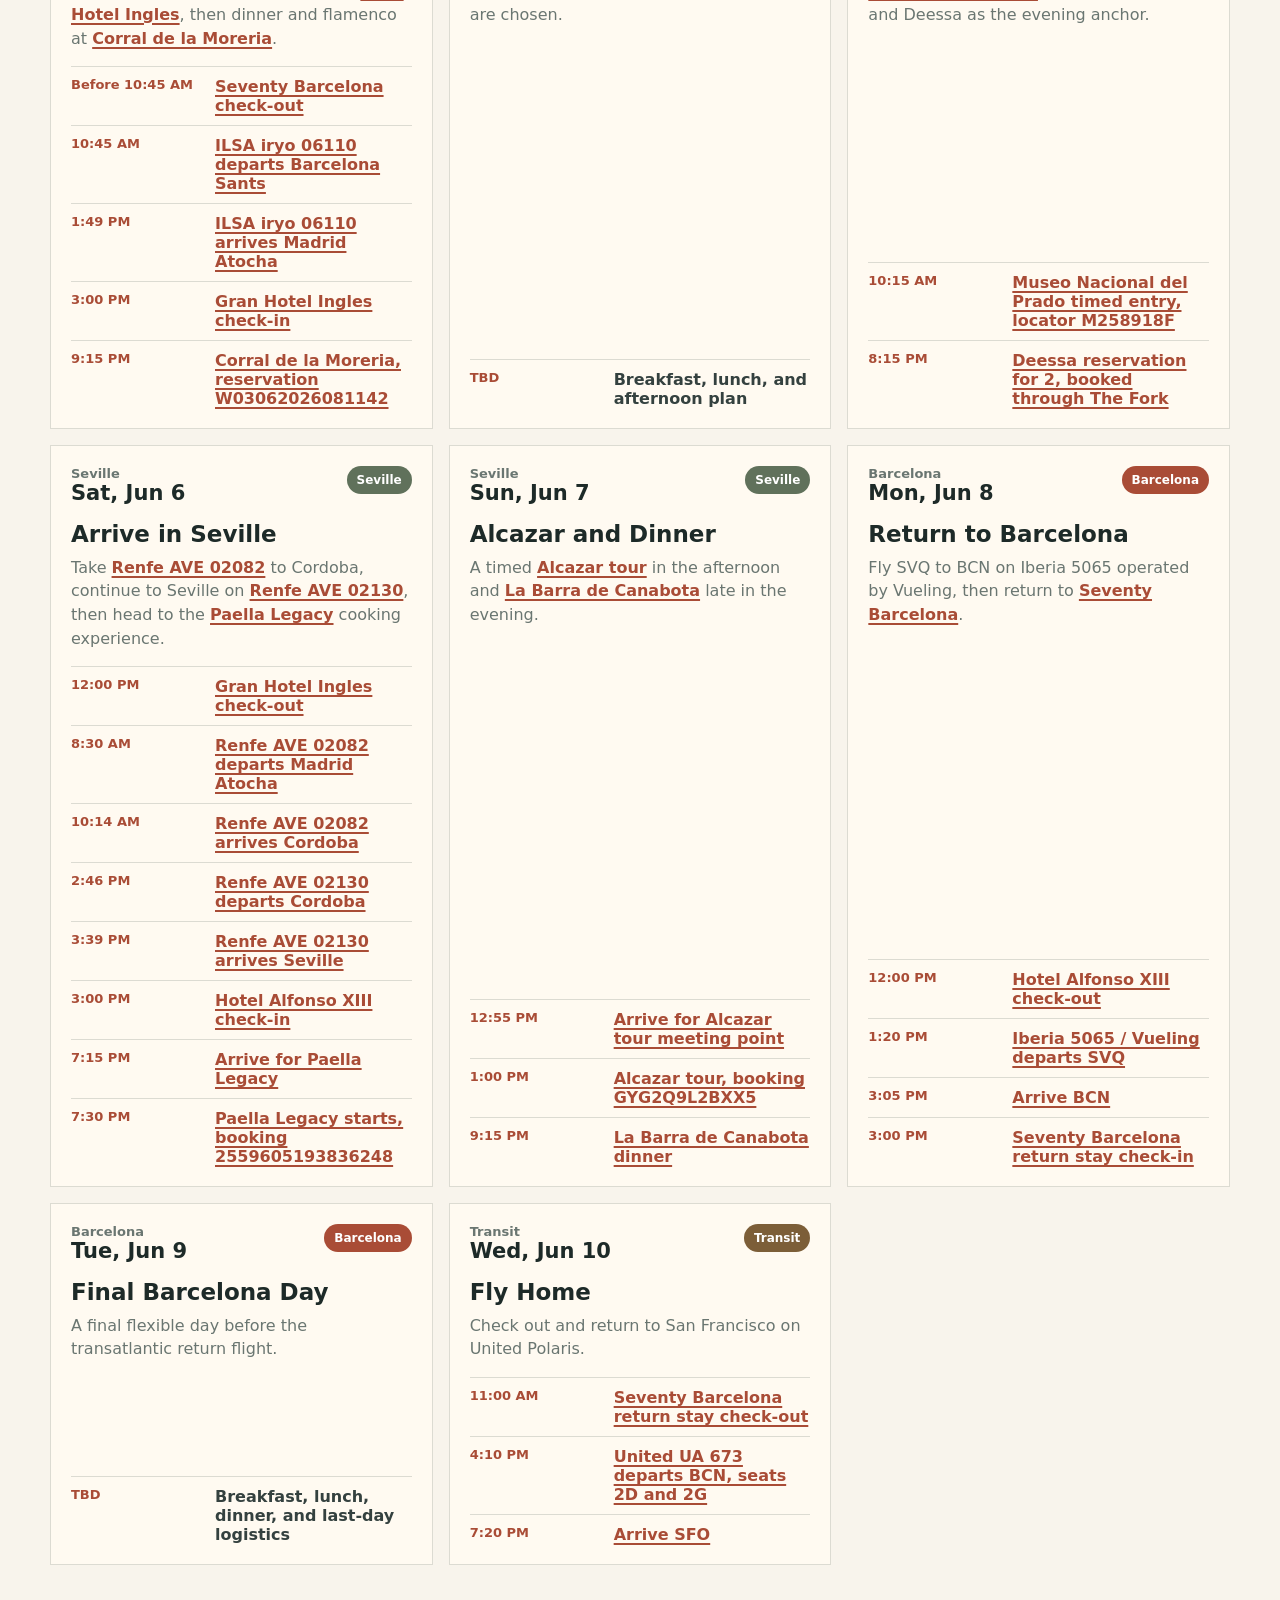
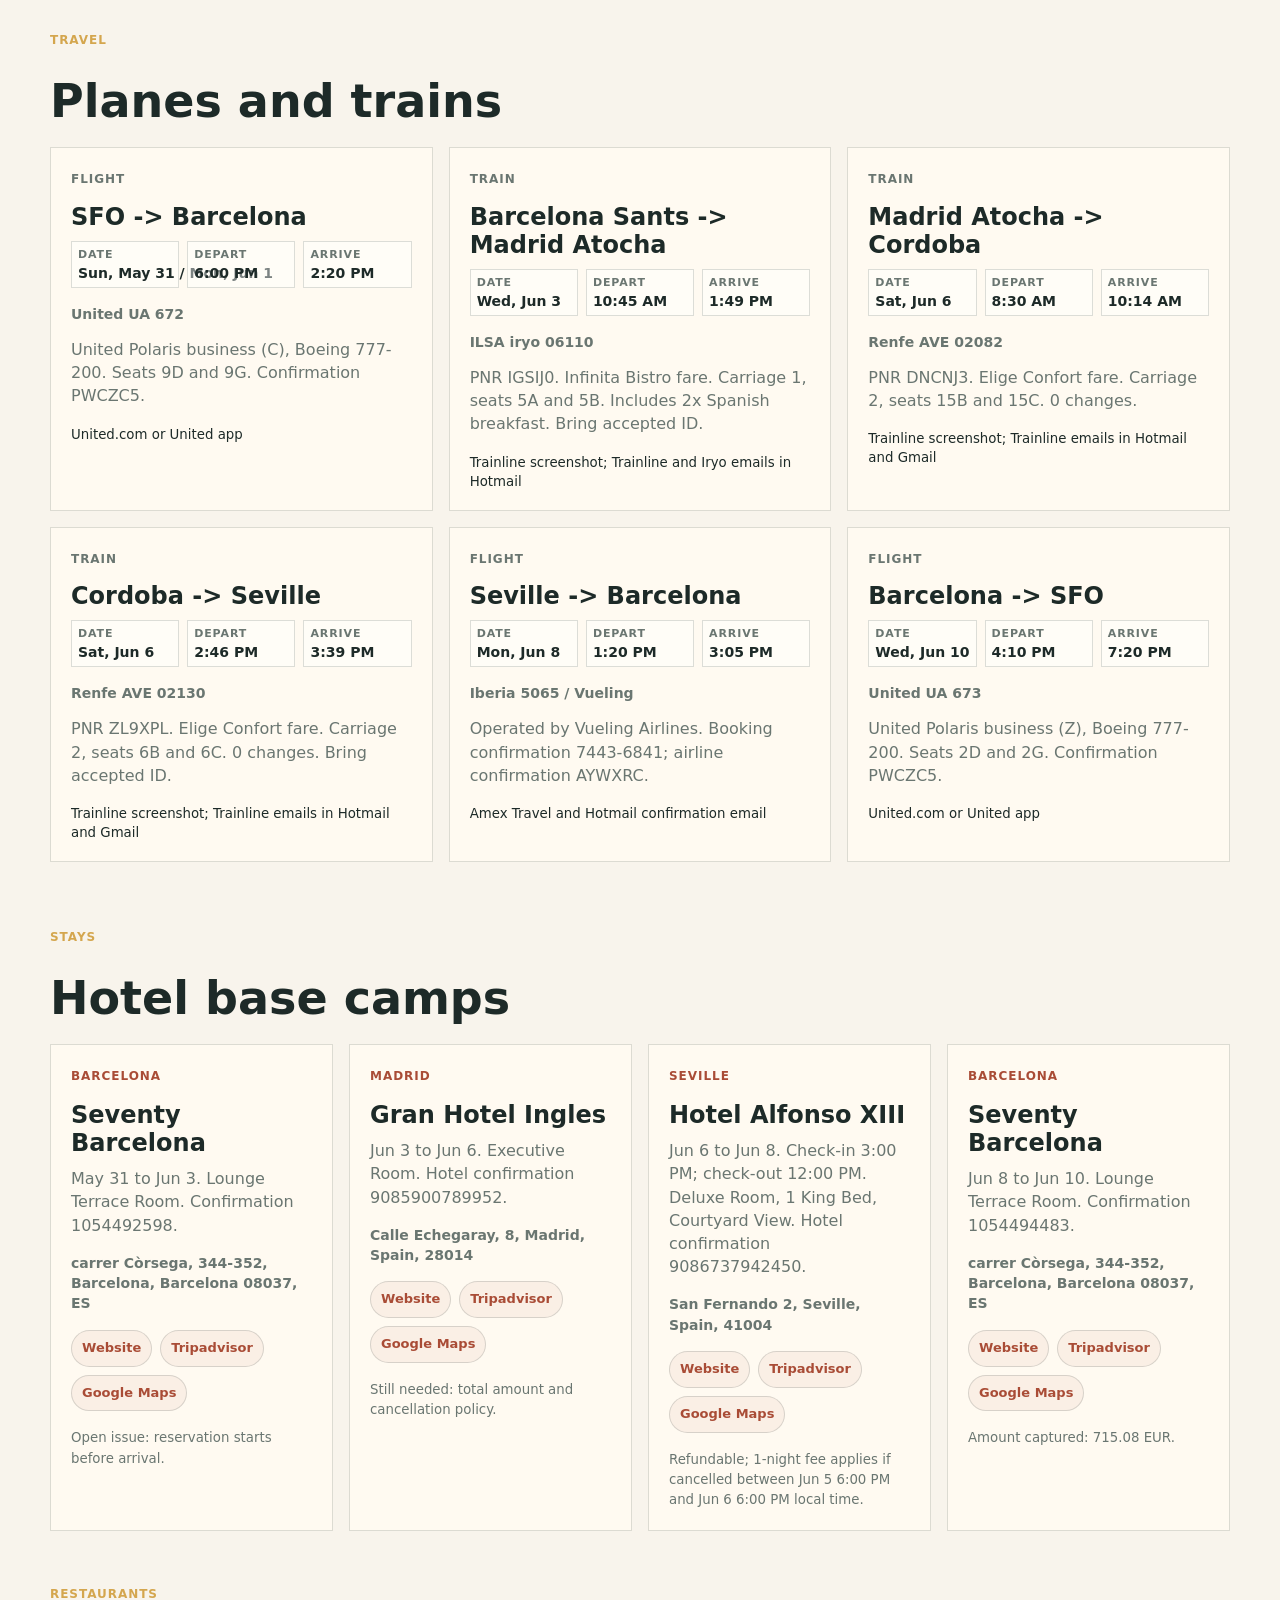
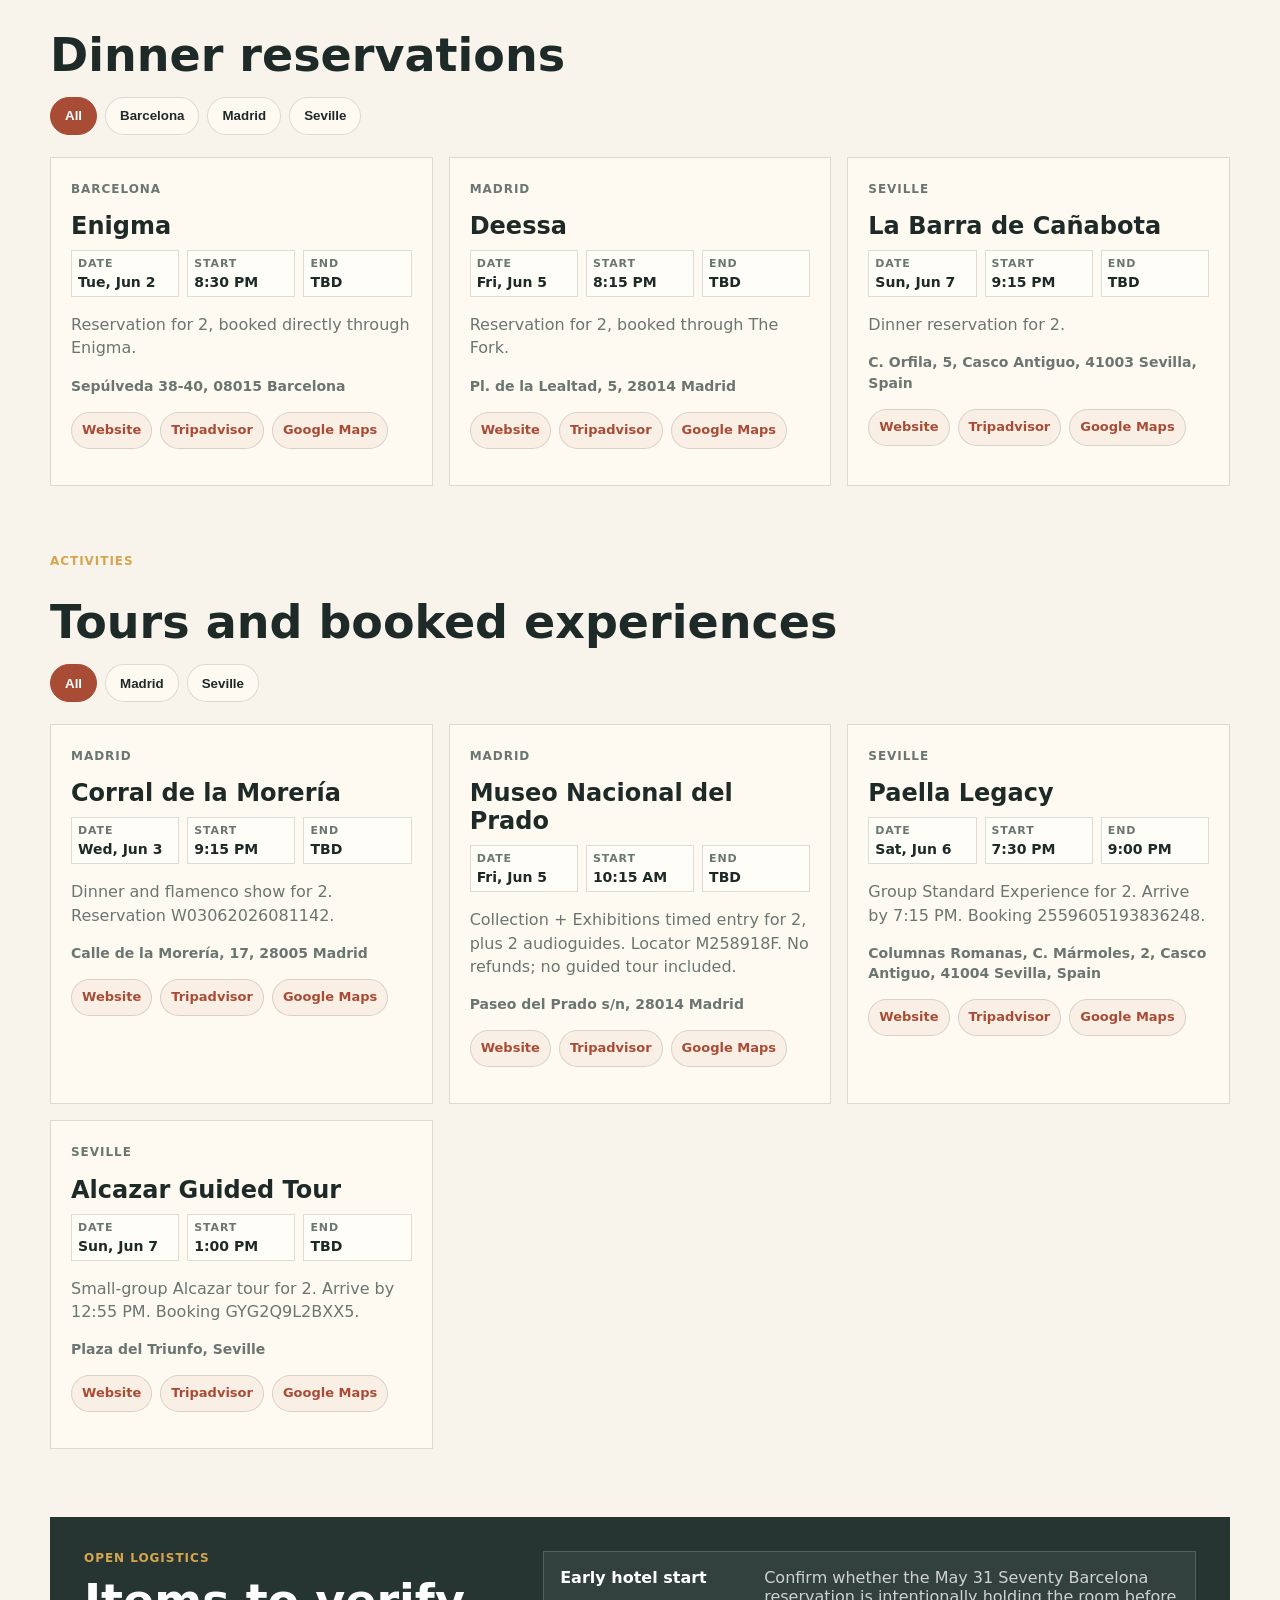
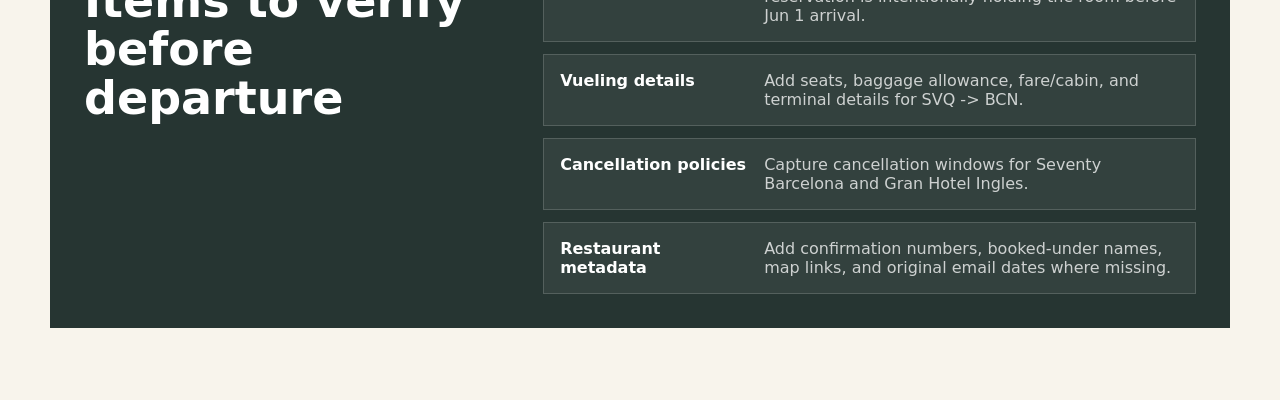
==== commit 2951823a: "update update" ====
--- a/ux-versions/web-app/index.html
+++ b/ux-versions/web-app/index.html
@@ -4,7 +4,7 @@
   <meta charset="utf-8">
   <meta name="viewport" content="width=device-width, initial-scale=1">
   <title>Spain Trip 2026</title>
-  <link rel="stylesheet" href="styles.css?v=6">
+  <link rel="stylesheet" href="styles.css?v=7">
 </head>
 <body>
   <header class="hero">
@@ -22,11 +22,6 @@
       <p class="eyebrow">Spain Trip Operating View</p>
       <h1>Spain 2026 - LFG!!!</h1>
       <p>Everything you need to kick back, relax, and enjoy your trip.</p>
-      <div class="heroStats" aria-label="Trip summary">
-        <div><strong>11</strong><span>travel days</span></div>
-        <div><strong>4</strong><span>hotel stays</span></div>
-        <div><strong>10</strong><span>booked anchors</span></div>
-      </div>
     </section>
   </header>
 
@@ -128,6 +123,6 @@
     </section>
   </main>
 
-  <script src="app.js?v=9"></script>
+  <script src="app.js?v=10"></script>
 </body>
 </html>
--- a/ux-versions/web-app/styles.css
+++ b/ux-versions/web-app/styles.css
@@ -111,31 +111,6 @@
   color: rgba(255, 255, 255, 0.86);
   font-size: 19px;
   line-height: 1.55;
-}
-
-.heroStats {
-  display: flex;
-  flex-wrap: wrap;
-  gap: 12px;
-  margin-top: 28px;
-}
-
-.heroStats div {
-  min-width: 136px;
-  padding: 16px 18px;
-  border: 1px solid rgba(255, 255, 255, 0.22);
-  background: rgba(255, 255, 255, 0.11);
-  backdrop-filter: blur(14px);
-}
-
-.heroStats strong {
-  display: block;
-  font-size: 30px;
-}
-
-.heroStats span {
-  color: rgba(255, 255, 255, 0.78);
-  font-size: 13px;
 }
 
 main {
@@ -329,7 +304,7 @@
 
 .anchor {
   display: grid;
-  grid-template-columns: 112px 1fr;
+  grid-template-columns: 132px 1fr;
   gap: 12px;
   align-items: start;
   padding-top: 10px;
@@ -340,7 +315,7 @@
   color: var(--terracotta);
   font-size: 13px;
   font-weight: 900;
-  white-space: nowrap;
+  line-height: 1.25;
 }
 
 .anchor span {
@@ -614,7 +589,7 @@
   }
 
   .anchor {
-    grid-template-columns: 112px 1fr;
+    grid-template-columns: 124px 1fr;
   }
 
   .timeMeta {
